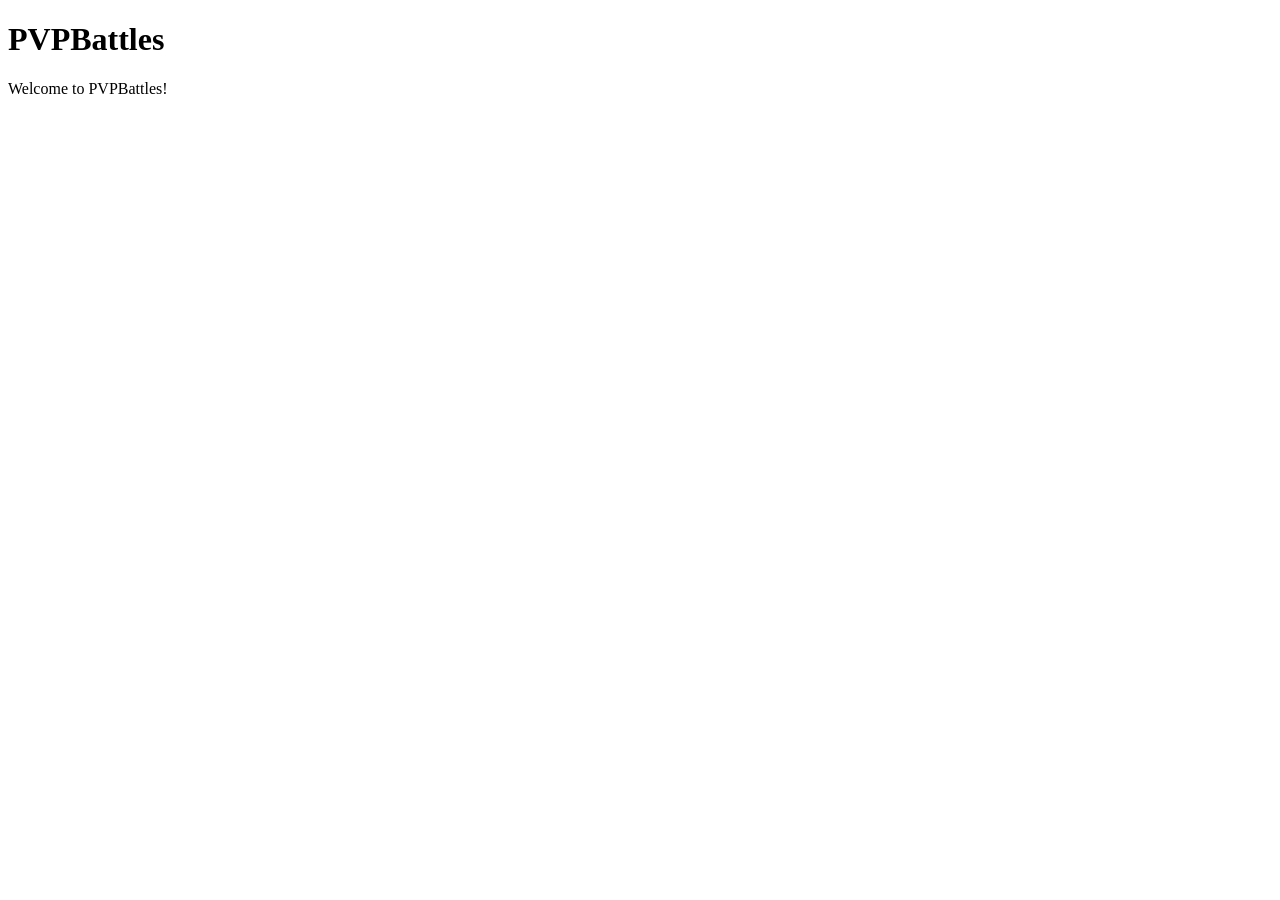
==== index.html @ e3a59b0d "Rename index to index.html" ====
<!DOCTYPE html>
<html lang="ja">
<head>
    <meta charset="UTF-8">
    <meta name="viewport" content="width=device-width, initial-scale=1.0">
    <title>PVPBattles</title>
</head>
<body>
    <h1>PVPBattles</h1>
    <p>Welcome to PVPBattles!</p>
</body>
</html>
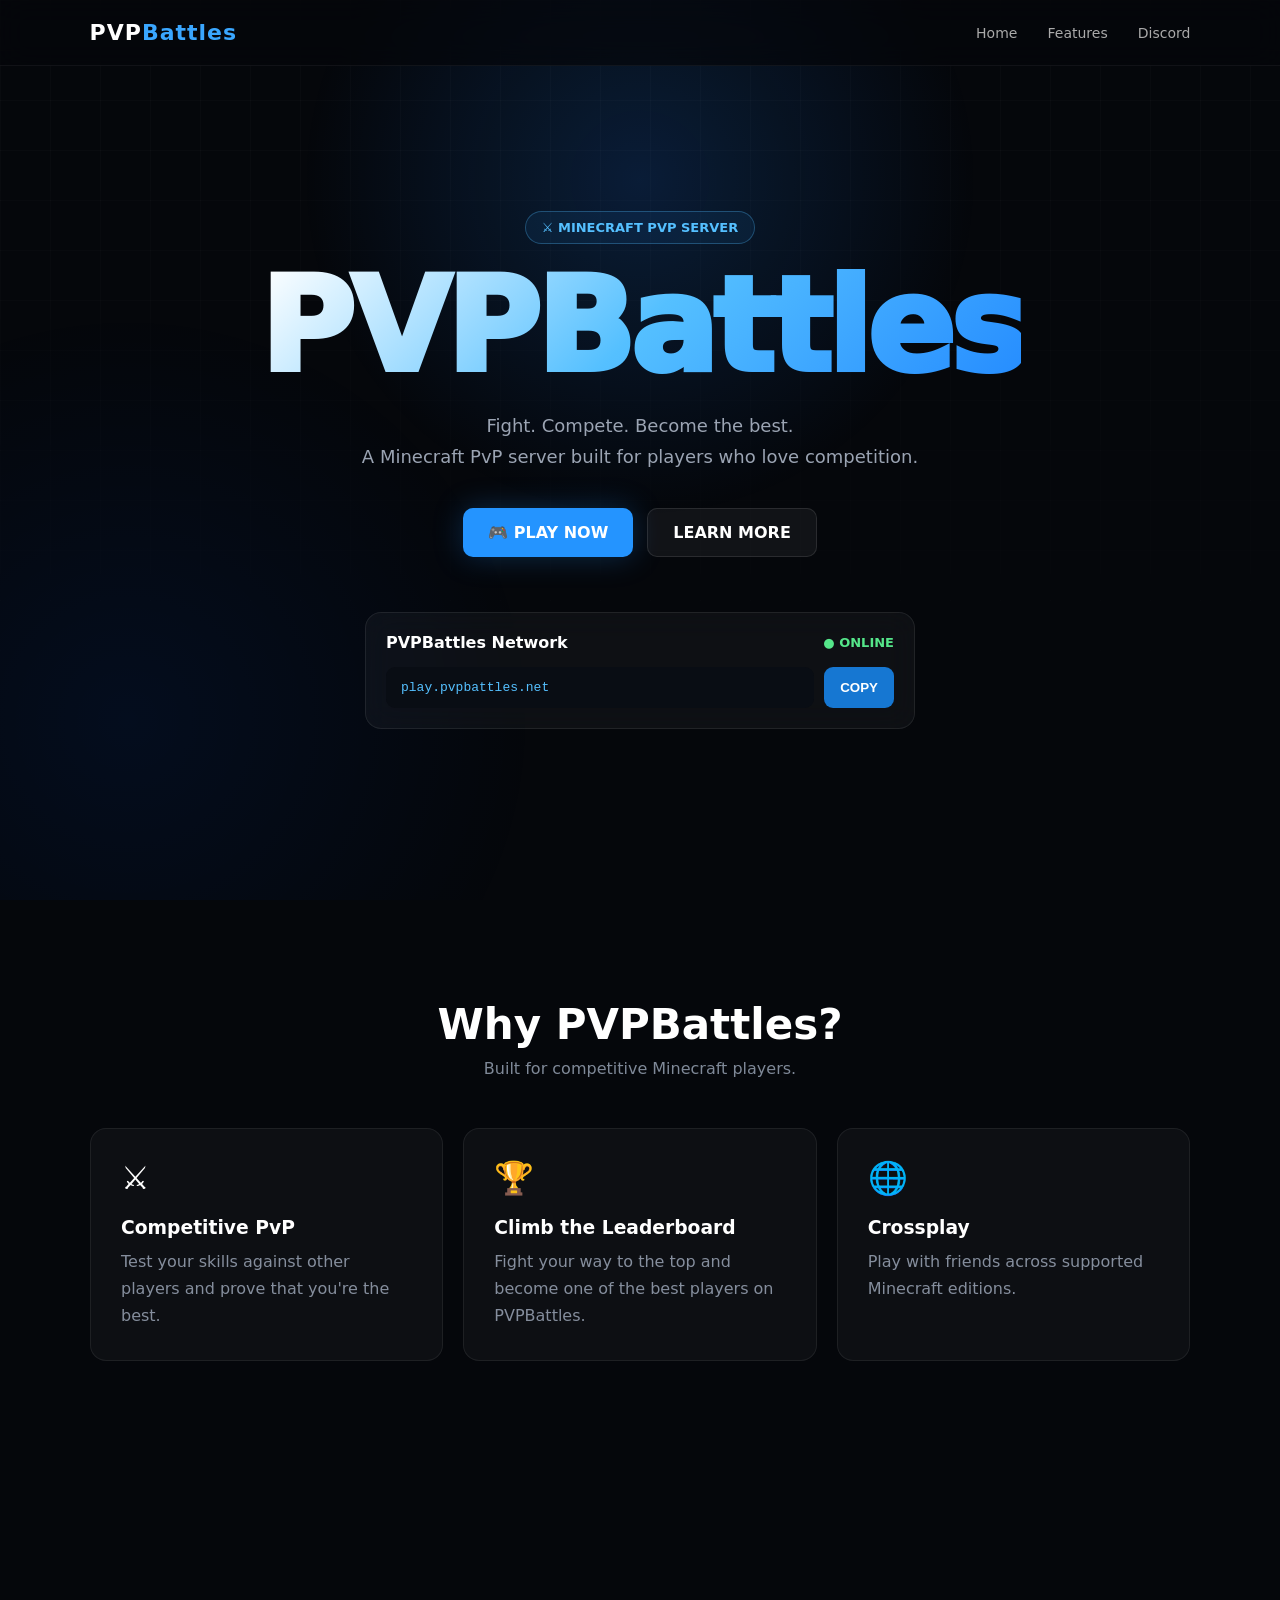
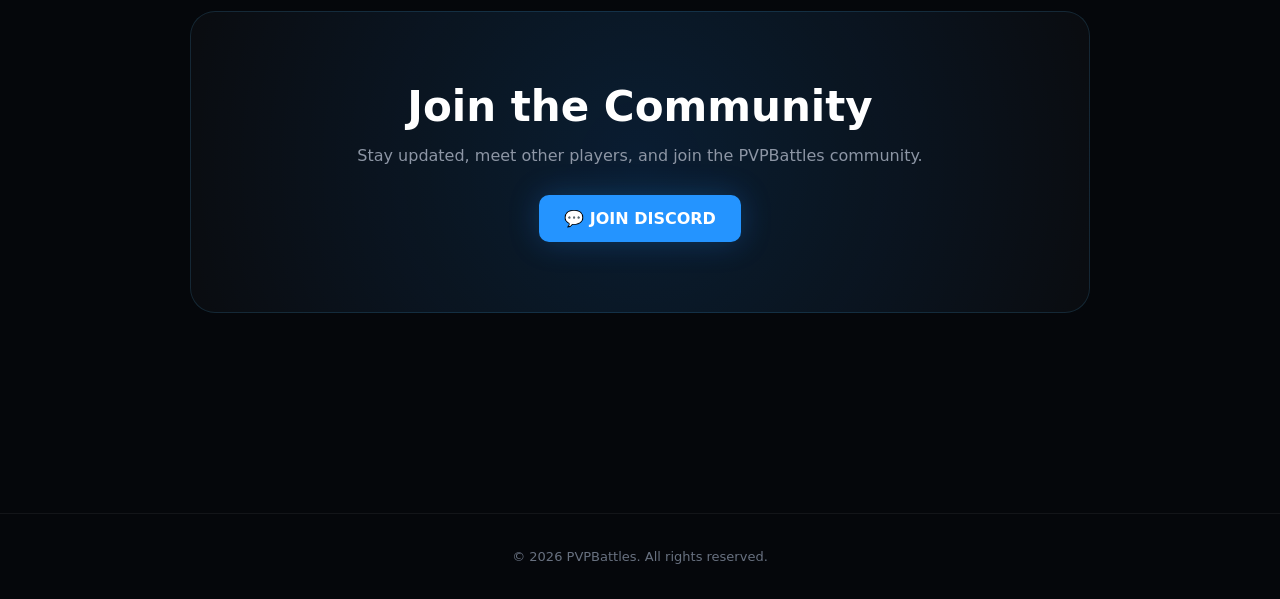
==== commit 66fd1359: "Update index.html" ====
--- a/index.html
+++ b/index.html
@@ -3,10 +3,719 @@
 <head>
     <meta charset="UTF-8">
     <meta name="viewport" content="width=device-width, initial-scale=1.0">
-    <title>PVPBattles</title>
+
+    <title>PVPBattles - Minecraft PvP Server</title>
+
+    <style>
+        * {
+            margin: 0;
+            padding: 0;
+            box-sizing: border-box;
+        }
+
+        html {
+            scroll-behavior: smooth;
+        }
+
+        body {
+            font-family:
+                Inter,
+                system-ui,
+                -apple-system,
+                BlinkMacSystemFont,
+                "Segoe UI",
+                sans-serif;
+
+            background: #05070b;
+            color: #ffffff;
+            overflow-x: hidden;
+        }
+
+        /* ===== Background ===== */
+
+        body::before {
+            content: "";
+            position: fixed;
+            inset: 0;
+
+            background:
+                radial-gradient(
+                    circle at 50% 20%,
+                    rgba(30, 130, 255, 0.18),
+                    transparent 35%
+                ),
+                radial-gradient(
+                    circle at 10% 80%,
+                    rgba(0, 90, 255, 0.08),
+                    transparent 30%
+                );
+
+            pointer-events: none;
+            z-index: -2;
+        }
+
+        .grid {
+            position: fixed;
+            inset: 0;
+
+            background-image:
+                linear-gradient(
+                    rgba(255,255,255,0.025) 1px,
+                    transparent 1px
+                ),
+                linear-gradient(
+                    90deg,
+                    rgba(255,255,255,0.025) 1px,
+                    transparent 1px
+                );
+
+            background-size: 50px 50px;
+
+            mask-image: linear-gradient(
+                to bottom,
+                black,
+                transparent 85%
+            );
+
+            pointer-events: none;
+            z-index: -1;
+        }
+
+        /* ===== Navigation ===== */
+
+        nav {
+            position: fixed;
+            top: 0;
+            left: 0;
+            width: 100%;
+
+            padding: 20px 7%;
+
+            display: flex;
+            justify-content: space-between;
+            align-items: center;
+
+            background: rgba(5, 7, 11, 0.7);
+            backdrop-filter: blur(15px);
+
+            border-bottom: 1px solid rgba(255,255,255,0.05);
+
+            z-index: 100;
+        }
+
+        .logo {
+            font-size: 22px;
+            font-weight: 900;
+            letter-spacing: 1px;
+        }
+
+        .logo span {
+            color: #3aa7ff;
+        }
+
+        nav a {
+            color: #aaa;
+            text-decoration: none;
+            margin-left: 25px;
+            font-size: 14px;
+            transition: 0.2s;
+        }
+
+        nav a:hover {
+            color: #55c0ff;
+        }
+
+        /* ===== Hero ===== */
+
+        .hero {
+            min-height: 100vh;
+
+            display: flex;
+            flex-direction: column;
+            justify-content: center;
+            align-items: center;
+
+            text-align: center;
+
+            padding: 120px 20px 80px;
+        }
+
+        .badge {
+            display: inline-block;
+
+            padding: 8px 16px;
+            margin-bottom: 25px;
+
+            border: 1px solid rgba(85,192,255,0.3);
+            border-radius: 999px;
+
+            background: rgba(40,150,255,0.08);
+
+            color: #55c0ff;
+            font-size: 13px;
+            font-weight: 700;
+
+            animation: float 3s ease-in-out infinite;
+        }
+
+        .hero h1 {
+            font-size: clamp(55px, 12vw, 130px);
+            line-height: 0.9;
+
+            font-weight: 1000;
+            letter-spacing: -5px;
+
+            background: linear-gradient(
+                135deg,
+                #ffffff,
+                #55c0ff,
+                #258cff
+            );
+
+            -webkit-background-clip: text;
+            -webkit-text-fill-color: transparent;
+
+            margin-bottom: 25px;
+        }
+
+        .hero p {
+            max-width: 650px;
+
+            color: #9ba4b3;
+
+            font-size: 18px;
+            line-height: 1.7;
+
+            margin-bottom: 35px;
+        }
+
+        /* ===== Buttons ===== */
+
+        .buttons {
+            display: flex;
+            gap: 14px;
+            flex-wrap: wrap;
+            justify-content: center;
+        }
+
+        .button {
+            display: inline-flex;
+            align-items: center;
+            justify-content: center;
+
+            min-width: 150px;
+
+            padding: 14px 25px;
+
+            border-radius: 10px;
+
+            text-decoration: none;
+
+            font-weight: 800;
+
+            transition:
+                transform 0.2s,
+                box-shadow 0.2s,
+                background 0.2s;
+        }
+
+        .button:hover {
+            transform: translateY(-3px);
+        }
+
+        .primary {
+            background: #2494ff;
+            color: white;
+
+            box-shadow:
+                0 0 30px rgba(36,148,255,0.25);
+        }
+
+        .primary:hover {
+            background: #43a5ff;
+            box-shadow:
+                0 0 45px rgba(36,148,255,0.4);
+        }
+
+        .secondary {
+            background: rgba(255,255,255,0.05);
+            border: 1px solid rgba(255,255,255,0.1);
+            color: white;
+        }
+
+        .secondary:hover {
+            background: rgba(255,255,255,0.09);
+        }
+
+        /* ===== Server Card ===== */
+
+        .server-card {
+            margin-top: 55px;
+
+            width: min(550px, 100%);
+
+            padding: 20px;
+
+            border-radius: 16px;
+
+            background: rgba(255,255,255,0.04);
+            border: 1px solid rgba(255,255,255,0.08);
+
+            backdrop-filter: blur(15px);
+        }
+
+        .server-top {
+            display: flex;
+            justify-content: space-between;
+            align-items: center;
+
+            margin-bottom: 15px;
+        }
+
+        .server-name {
+            font-weight: 800;
+        }
+
+        .online {
+            color: #55e68a;
+            font-size: 13px;
+            font-weight: 700;
+        }
+
+        .ip-box {
+            display: flex;
+            align-items: center;
+            gap: 10px;
+        }
+
+        .ip {
+            flex: 1;
+
+            padding: 13px 15px;
+
+            background: #090d14;
+            border-radius: 9px;
+
+            color: #55c0ff;
+
+            font-family: monospace;
+            text-align: left;
+        }
+
+        .copy {
+            border: none;
+
+            padding: 13px 16px;
+
+            border-radius: 9px;
+
+            background: #1677d2;
+            color: white;
+
+            cursor: pointer;
+
+            font-weight: 700;
+        }
+
+        .copy:hover {
+            background: #258cff;
+        }
+
+        /* ===== Sections ===== */
+
+        section {
+            padding: 100px 7%;
+        }
+
+        .section-title {
+            text-align: center;
+            margin-bottom: 50px;
+        }
+
+        .section-title h2 {
+            font-size: 42px;
+            margin-bottom: 10px;
+        }
+
+        .section-title p {
+            color: #7f8998;
+        }
+
+        /* ===== Cards ===== */
+
+        .features {
+            max-width: 1100px;
+            margin: auto;
+
+            display: grid;
+            grid-template-columns:
+                repeat(3, 1fr);
+
+            gap: 20px;
+        }
+
+        .feature {
+            padding: 30px;
+
+            background: rgba(255,255,255,0.035);
+
+            border: 1px solid rgba(255,255,255,0.07);
+
+            border-radius: 16px;
+
+            transition: 0.25s;
+        }
+
+        .feature:hover {
+            transform: translateY(-6px);
+
+            border-color:
+                rgba(85,192,255,0.3);
+
+            background:
+                rgba(85,192,255,0.05);
+        }
+
+        .icon {
+            font-size: 32px;
+            margin-bottom: 20px;
+        }
+
+        .feature h3 {
+            margin-bottom: 10px;
+        }
+
+        .feature p {
+            color: #858e9d;
+            line-height: 1.7;
+        }
+
+        /* ===== CTA ===== */
+
+        .cta {
+            text-align: center;
+
+            max-width: 900px;
+            margin: 50px auto 100px;
+
+            padding: 70px 30px;
+
+            border-radius: 25px;
+
+            background:
+                radial-gradient(
+                    circle,
+                    rgba(36,148,255,0.16),
+                    rgba(255,255,255,0.025)
+                );
+
+            border: 1px solid
+                rgba(85,192,255,0.15);
+        }
+
+        .cta h2 {
+            font-size: 42px;
+            margin-bottom: 15px;
+        }
+
+        .cta p {
+            color: #8d96a5;
+            margin-bottom: 30px;
+        }
+
+        /* ===== Footer ===== */
+
+        footer {
+            padding: 35px 7%;
+
+            border-top:
+                1px solid rgba(255,255,255,0.06);
+
+            text-align: center;
+
+            color: #687180;
+
+            font-size: 13px;
+        }
+
+        /* ===== Animation ===== */
+
+        @keyframes float {
+            0%, 100% {
+                transform: translateY(0);
+            }
+
+            50% {
+                transform: translateY(-5px);
+            }
+        }
+
+        /* ===== Mobile ===== */
+
+        @media (max-width: 750px) {
+
+            nav {
+                padding: 17px 5%;
+            }
+
+            nav div:last-child {
+                display: none;
+            }
+
+            .hero {
+                padding-top: 130px;
+            }
+
+            .hero h1 {
+                letter-spacing: -3px;
+            }
+
+            .hero p {
+                font-size: 16px;
+            }
+
+            .features {
+                grid-template-columns: 1fr;
+            }
+
+            section {
+                padding: 75px 5%;
+            }
+
+            .section-title h2,
+            .cta h2 {
+                font-size: 32px;
+            }
+
+            .ip-box {
+                flex-direction: column;
+            }
+
+            .ip {
+                width: 100%;
+            }
+
+            .copy {
+                width: 100%;
+            }
+        }
+    </style>
 </head>
+
 <body>
-    <h1>PVPBattles</h1>
-    <p>Welcome to PVPBattles!</p>
+
+    <div class="grid"></div>
+
+    <!-- Navigation -->
+    <nav>
+        <div class="logo">
+            PVP<span>Battles</span>
+        </div>
+
+        <div>
+            <a href="#home">Home</a>
+            <a href="#features">Features</a>
+            <a href="#discord">Discord</a>
+        </div>
+    </nav>
+
+
+    <!-- Hero -->
+    <main id="home">
+
+        <div class="hero">
+
+            <div class="badge">
+                ⚔️ MINECRAFT PVP SERVER
+            </div>
+
+            <h1>PVPBattles</h1>
+
+            <p>
+                Fight. Compete. Become the best.<br>
+                A Minecraft PvP server built for players who love competition.
+            </p>
+
+            <div class="buttons">
+
+                <a
+                    class="button primary"
+                    href="#server"
+                >
+                    🎮 PLAY NOW
+                </a>
+
+                <a
+                    class="button secondary"
+                    href="#features"
+                >
+                    LEARN MORE
+                </a>
+
+            </div>
+
+
+            <!-- Server -->
+            <div
+                class="server-card"
+                id="server"
+            >
+
+                <div class="server-top">
+
+                    <span class="server-name">
+                        PVPBattles Network
+                    </span>
+
+                    <span class="online">
+                        ● ONLINE
+                    </span>
+
+                </div>
+
+                <div class="ip-box">
+
+                    <div
+                        class="ip"
+                        id="server-ip"
+                    >
+                        play.pvpbattles.net
+                    </div>
+
+                    <button
+                        class="copy"
+                        onclick="copyIP()"
+                    >
+                        COPY
+                    </button>
+
+                </div>
+
+            </div>
+
+        </div>
+
+
+        <!-- Features -->
+        <section id="features">
+
+            <div class="section-title">
+
+                <h2>Why PVPBattles?</h2>
+
+                <p>
+                    Built for competitive Minecraft players.
+                </p>
+
+            </div>
+
+
+            <div class="features">
+
+                <div class="feature">
+
+                    <div class="icon">⚔️</div>
+
+                    <h3>Competitive PvP</h3>
+
+                    <p>
+                        Test your skills against other players
+                        and prove that you're the best.
+                    </p>
+
+                </div>
+
+
+                <div class="feature">
+
+                    <div class="icon">🏆</div>
+
+                    <h3>Climb the Leaderboard</h3>
+
+                    <p>
+                        Fight your way to the top and become
+                        one of the best players on PVPBattles.
+                    </p>
+
+                </div>
+
+
+                <div class="feature">
+
+                    <div class="icon">🌐</div>
+
+                    <h3>Crossplay</h3>
+
+                    <p>
+                        Play with friends across supported
+                        Minecraft editions.
+                    </p>
+
+                </div>
+
+            </div>
+
+        </section>
+
+
+        <!-- Discord -->
+        <section id="discord">
+
+            <div class="cta">
+
+                <h2>Join the Community</h2>
+
+                <p>
+                    Stay updated, meet other players,
+                    and join the PVPBattles community.
+                </p>
+
+                <a
+                    class="button primary"
+                    href="https://discord.gg/"
+                    target="_blank"
+                >
+                    💬 JOIN DISCORD
+                </a>
+
+            </div>
+
+        </section>
+
+    </main>
+
+
+    <!-- Footer -->
+    <footer>
+
+        © 2026 PVPBattles.
+        All rights reserved.
+
+    </footer>
+
+
+    <script>
+
+        function copyIP() {
+
+            const ip =
+                document.getElementById("server-ip")
+                .textContent
+                .trim();
+
+            navigator.clipboard.writeText(ip);
+
+            const button =
+                document.querySelector(".copy");
+
+            button.textContent = "COPIED!";
+
+            setTimeout(() => {
+                button.textContent = "COPY";
+            }, 1500);
+        }
+
+    </script>
+
 </body>
 </html>
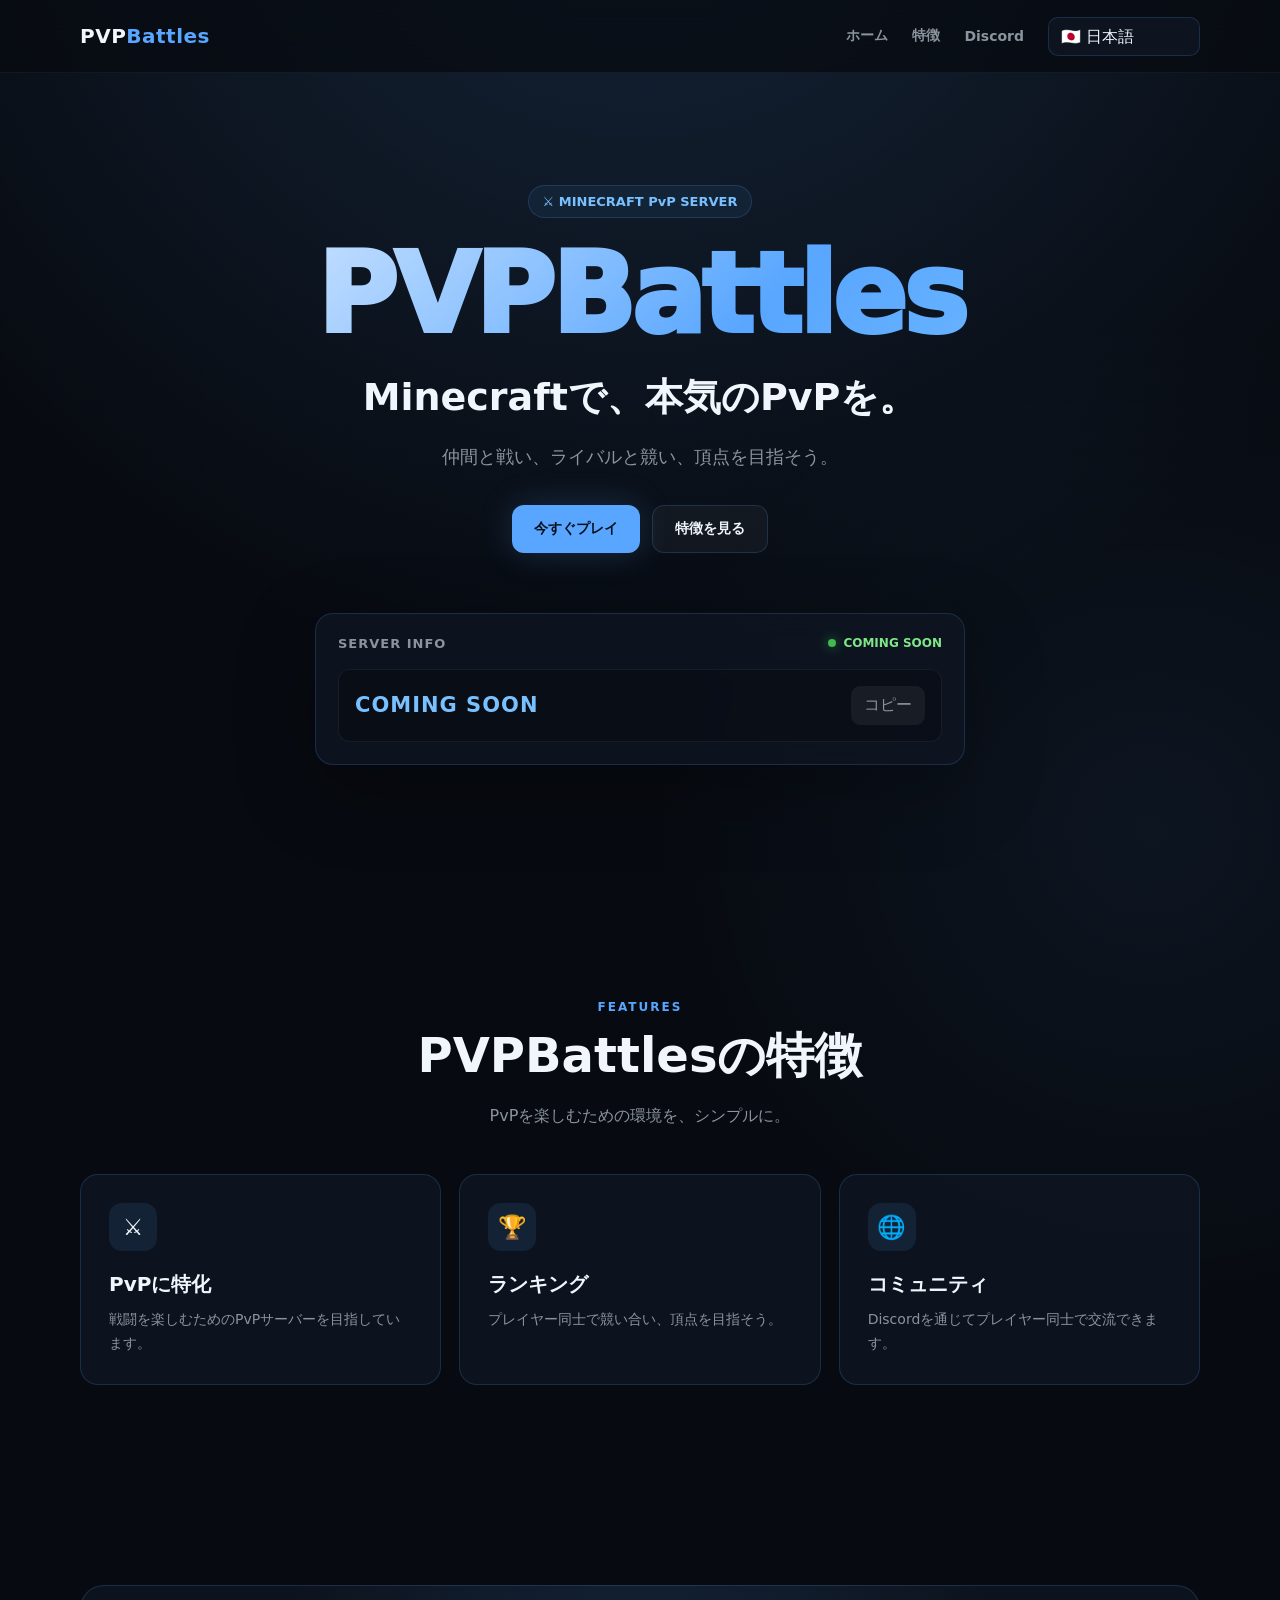
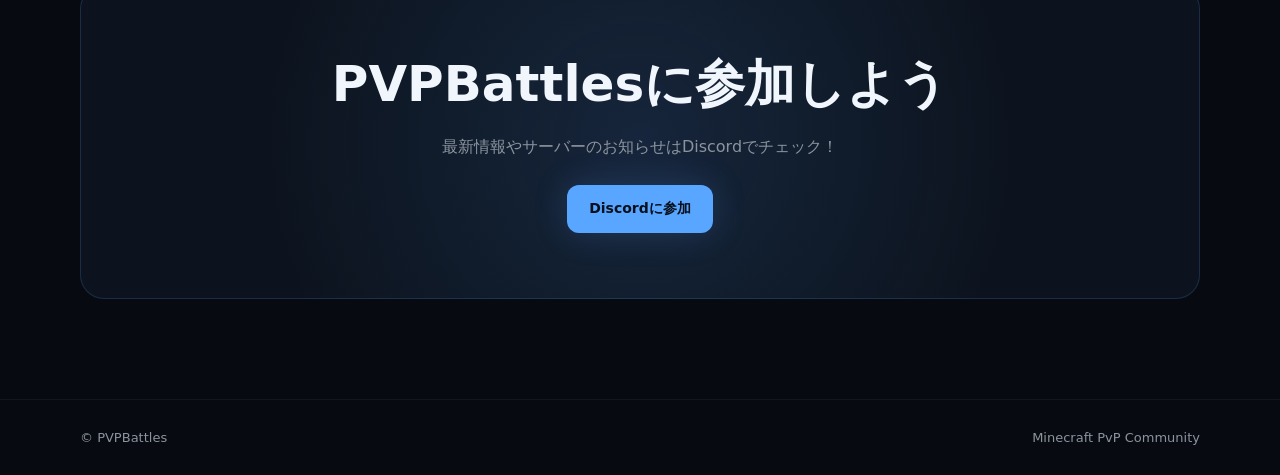
==== commit 9c738f88: "Update index.html" ====
--- a/index.html
+++ b/index.html
@@ -4,7 +4,10 @@
     <meta charset="UTF-8">
     <meta name="viewport" content="width=device-width, initial-scale=1.0">
 
-    <title>PVPBattles - Minecraft PvP Server</title>
+    <meta name="description" content="PVPBattles - Minecraft PvP Server">
+    <meta name="theme-color" content="#080b12">
+
+    <title>PVPBattles | Minecraft PvP Server</title>
 
     <style>
         * {
@@ -13,11 +16,29 @@
             box-sizing: border-box;
         }
 
+        :root {
+            --bg: #070a10;
+            --bg-soft: #0c111b;
+            --card: rgba(15, 22, 35, 0.78);
+            --border: rgba(88, 166, 255, 0.18);
+            --blue: #58a6ff;
+            --blue-light: #79c0ff;
+            --text: #f0f6fc;
+            --muted: #8b949e;
+            --radius: 18px;
+        }
+
         html {
             scroll-behavior: smooth;
         }
 
         body {
+            min-height: 100vh;
+            color: var(--text);
+            background:
+                radial-gradient(circle at 50% -10%, rgba(88,166,255,.18), transparent 38%),
+                radial-gradient(circle at 90% 40%, rgba(88,166,255,.07), transparent 30%),
+                var(--bg);
             font-family:
                 Inter,
                 system-ui,
@@ -25,478 +46,530 @@
                 BlinkMacSystemFont,
                 "Segoe UI",
                 sans-serif;
-
-            background: #05070b;
-            color: #ffffff;
             overflow-x: hidden;
         }
-
-        /* ===== Background ===== */
 
         body::before {
             content: "";
             position: fixed;
             inset: 0;
-
-            background:
-                radial-gradient(
-                    circle at 50% 20%,
-                    rgba(30, 130, 255, 0.18),
-                    transparent 35%
-                ),
-                radial-gradient(
-                    circle at 10% 80%,
-                    rgba(0, 90, 255, 0.08),
-                    transparent 30%
-                );
-
             pointer-events: none;
-            z-index: -2;
-        }
-
-        .grid {
-            position: fixed;
-            inset: 0;
-
+            opacity: .16;
             background-image:
-                linear-gradient(
-                    rgba(255,255,255,0.025) 1px,
-                    transparent 1px
-                ),
-                linear-gradient(
-                    90deg,
-                    rgba(255,255,255,0.025) 1px,
-                    transparent 1px
-                );
-
+                linear-gradient(rgba(88,166,255,.08) 1px, transparent 1px),
+                linear-gradient(90deg, rgba(88,166,255,.08) 1px, transparent 1px);
             background-size: 50px 50px;
-
-            mask-image: linear-gradient(
-                to bottom,
-                black,
-                transparent 85%
-            );
-
-            pointer-events: none;
-            z-index: -1;
-        }
-
-        /* ===== Navigation ===== */
-
-        nav {
+            mask-image: linear-gradient(to bottom, black, transparent 80%);
+        }
+
+        a {
+            color: inherit;
+            text-decoration: none;
+        }
+
+        button,
+        select {
+            font: inherit;
+        }
+
+        .container {
+            width: min(1120px, calc(100% - 40px));
+            margin: auto;
+        }
+
+        /* Header */
+
+        header {
             position: fixed;
             top: 0;
             left: 0;
             width: 100%;
-
-            padding: 20px 7%;
-
+            z-index: 100;
+            backdrop-filter: blur(16px);
+            background: rgba(7, 10, 16, .72);
+            border-bottom: 1px solid rgba(255,255,255,.05);
+        }
+
+        .nav {
+            height: 72px;
             display: flex;
+            align-items: center;
             justify-content: space-between;
-            align-items: center;
-
-            background: rgba(5, 7, 11, 0.7);
-            backdrop-filter: blur(15px);
-
-            border-bottom: 1px solid rgba(255,255,255,0.05);
-
-            z-index: 100;
+            gap: 20px;
         }
 
         .logo {
-            font-size: 22px;
+            font-size: 20px;
             font-weight: 900;
-            letter-spacing: 1px;
+            letter-spacing: .5px;
         }
 
         .logo span {
-            color: #3aa7ff;
-        }
-
-        nav a {
-            color: #aaa;
-            text-decoration: none;
-            margin-left: 25px;
+            color: var(--blue);
+        }
+
+        .nav-right {
+            display: flex;
+            align-items: center;
+            gap: 24px;
+        }
+
+        .nav-links {
+            display: flex;
+            align-items: center;
+            gap: 24px;
+        }
+
+        .nav-links a {
+            color: var(--muted);
             font-size: 14px;
-            transition: 0.2s;
-        }
-
-        nav a:hover {
-            color: #55c0ff;
-        }
-
-        /* ===== Hero ===== */
+            font-weight: 700;
+            transition: .2s;
+        }
+
+        .nav-links a:hover {
+            color: var(--text);
+        }
+
+        .language {
+            appearance: none;
+            color: var(--text);
+            background: #0d1420;
+            border: 1px solid var(--border);
+            border-radius: 10px;
+            padding: 9px 32px 9px 12px;
+            cursor: pointer;
+            outline: none;
+        }
+
+        .menu-button {
+            display: none;
+            width: 42px;
+            height: 42px;
+            color: var(--text);
+            background: #0d1420;
+            border: 1px solid var(--border);
+            border-radius: 10px;
+            cursor: pointer;
+            font-size: 20px;
+        }
+
+        /* Hero */
 
         .hero {
             min-height: 100vh;
-
             display: flex;
-            flex-direction: column;
-            justify-content: center;
-            align-items: center;
-
+            align-items: center;
             text-align: center;
-
-            padding: 120px 20px 80px;
+            padding: 120px 0 70px;
+        }
+
+        .hero-content {
+            width: 100%;
         }
 
         .badge {
-            display: inline-block;
-
-            padding: 8px 16px;
+            display: inline-flex;
+            align-items: center;
+            gap: 8px;
+            padding: 8px 14px;
+            border: 1px solid var(--border);
+            border-radius: 999px;
+            background: rgba(88,166,255,.07);
+            color: var(--blue-light);
+            font-size: 13px;
+            font-weight: 800;
             margin-bottom: 25px;
-
-            border: 1px solid rgba(85,192,255,0.3);
-            border-radius: 999px;
-
-            background: rgba(40,150,255,0.08);
-
-            color: #55c0ff;
-            font-size: 13px;
-            font-weight: 700;
-
-            animation: float 3s ease-in-out infinite;
         }
 
         .hero h1 {
-            font-size: clamp(55px, 12vw, 130px);
-            line-height: 0.9;
-
+            font-size: clamp(52px, 10vw, 110px);
+            line-height: .95;
             font-weight: 1000;
-            letter-spacing: -5px;
-
-            background: linear-gradient(
-                135deg,
-                #ffffff,
-                #55c0ff,
-                #258cff
-            );
-
+            letter-spacing: -4px;
+            background: linear-gradient(135deg, #fff, #58a6ff 60%, #79c0ff);
             -webkit-background-clip: text;
-            -webkit-text-fill-color: transparent;
-
-            margin-bottom: 25px;
+            background-clip: text;
+            color: transparent;
+        }
+
+        .hero h2 {
+            margin-top: 24px;
+            font-size: clamp(23px, 4vw, 38px);
+            font-weight: 850;
         }
 
         .hero p {
             max-width: 650px;
-
-            color: #9ba4b3;
-
-            font-size: 18px;
-            line-height: 1.7;
-
-            margin-bottom: 35px;
-        }
-
-        /* ===== Buttons ===== */
+            margin: 18px auto 0;
+            color: var(--muted);
+            line-height: 1.8;
+            font-size: clamp(15px, 2vw, 18px);
+        }
 
         .buttons {
             display: flex;
-            gap: 14px;
+            justify-content: center;
             flex-wrap: wrap;
+            gap: 12px;
+            margin-top: 32px;
+        }
+
+        .button {
+            min-height: 48px;
+            display: inline-flex;
+            align-items: center;
             justify-content: center;
-        }
-
-        .button {
-            display: inline-flex;
-            align-items: center;
-            justify-content: center;
-
-            min-width: 150px;
-
-            padding: 14px 25px;
-
-            border-radius: 10px;
-
-            text-decoration: none;
-
-            font-weight: 800;
-
-            transition:
-                transform 0.2s,
-                box-shadow 0.2s,
-                background 0.2s;
-        }
-
-        .button:hover {
-            transform: translateY(-3px);
-        }
-
-        .primary {
-            background: #2494ff;
-            color: white;
-
-            box-shadow:
-                0 0 30px rgba(36,148,255,0.25);
-        }
-
-        .primary:hover {
-            background: #43a5ff;
-            box-shadow:
-                0 0 45px rgba(36,148,255,0.4);
-        }
-
-        .secondary {
-            background: rgba(255,255,255,0.05);
-            border: 1px solid rgba(255,255,255,0.1);
-            color: white;
-        }
-
-        .secondary:hover {
-            background: rgba(255,255,255,0.09);
-        }
-
-        /* ===== Server Card ===== */
+            padding: 0 22px;
+            border-radius: 12px;
+            font-weight: 850;
+            font-size: 14px;
+            transition: .2s;
+            cursor: pointer;
+        }
+
+        .button-primary {
+            color: #06101c;
+            background: var(--blue);
+            box-shadow: 0 0 35px rgba(88,166,255,.2);
+        }
+
+        .button-primary:hover {
+            transform: translateY(-2px);
+            background: var(--blue-light);
+        }
+
+        .button-secondary {
+            color: var(--text);
+            background: rgba(255,255,255,.04);
+            border: 1px solid var(--border);
+        }
+
+        .button-secondary:hover {
+            transform: translateY(-2px);
+            border-color: rgba(88,166,255,.45);
+        }
+
+        /* Server Card */
 
         .server-card {
-            margin-top: 55px;
-
-            width: min(550px, 100%);
-
-            padding: 20px;
-
-            border-radius: 16px;
-
-            background: rgba(255,255,255,0.04);
-            border: 1px solid rgba(255,255,255,0.08);
-
-            backdrop-filter: blur(15px);
+            max-width: 650px;
+            margin: 60px auto 0;
+            padding: 22px;
+            text-align: left;
+            background: var(--card);
+            border: 1px solid var(--border);
+            border-radius: var(--radius);
+            backdrop-filter: blur(14px);
+            box-shadow: 0 25px 80px rgba(0,0,0,.25);
         }
 
         .server-top {
             display: flex;
             justify-content: space-between;
             align-items: center;
-
-            margin-bottom: 15px;
-        }
-
-        .server-name {
+            gap: 15px;
+            margin-bottom: 18px;
+        }
+
+        .server-title {
+            font-size: 13px;
+            color: var(--muted);
             font-weight: 800;
-        }
-
-        .online {
-            color: #55e68a;
-            font-size: 13px;
-            font-weight: 700;
+            text-transform: uppercase;
+            letter-spacing: 1px;
+        }
+
+        .status {
+            display: flex;
+            align-items: center;
+            gap: 7px;
+            color: #7ee787;
+            font-size: 12px;
+            font-weight: 800;
+        }
+
+        .status-dot {
+            width: 8px;
+            height: 8px;
+            border-radius: 50%;
+            background: #3fb950;
+            box-shadow: 0 0 12px rgba(63,185,80,.7);
         }
 
         .ip-box {
             display: flex;
             align-items: center;
-            gap: 10px;
+            gap: 12px;
+            padding: 16px;
+            border-radius: 12px;
+            background: rgba(0,0,0,.25);
+            border: 1px solid rgba(255,255,255,.06);
         }
 
         .ip {
             flex: 1;
-
-            padding: 13px 15px;
-
-            background: #090d14;
+            font-size: clamp(16px, 3vw, 21px);
+            font-weight: 900;
+            letter-spacing: 1px;
+            color: var(--blue-light);
+        }
+
+        .coming {
+            color: var(--blue-light);
+        }
+
+        .copy-button {
+            border: 0;
             border-radius: 9px;
-
-            color: #55c0ff;
-
-            font-family: monospace;
-            text-align: left;
-        }
-
-        .copy {
-            border: none;
-
-            padding: 13px 16px;
-
-            border-radius: 9px;
-
-            background: #1677d2;
-            color: white;
-
-            cursor: pointer;
-
-            font-weight: 700;
-        }
-
-        .copy:hover {
-            background: #258cff;
-        }
-
-        /* ===== Sections ===== */
+            padding: 9px 13px;
+            color: var(--muted);
+            background: rgba(255,255,255,.06);
+            cursor: not-allowed;
+        }
+
+        /* Sections */
 
         section {
-            padding: 100px 7%;
-        }
-
-        .section-title {
+            padding: 100px 0;
+        }
+
+        .section-heading {
             text-align: center;
-            margin-bottom: 50px;
-        }
-
-        .section-title h2 {
-            font-size: 42px;
+            margin-bottom: 45px;
+        }
+
+        .section-heading .small {
+            color: var(--blue);
+            font-size: 12px;
+            font-weight: 900;
+            letter-spacing: 2px;
+            text-transform: uppercase;
+        }
+
+        .section-heading h2 {
+            margin-top: 10px;
+            font-size: clamp(30px, 5vw, 48px);
+        }
+
+        .section-heading p {
+            margin: 14px auto 0;
+            max-width: 600px;
+            color: var(--muted);
+            line-height: 1.7;
+        }
+
+        .features {
+            display: grid;
+            grid-template-columns: repeat(3, 1fr);
+            gap: 18px;
+        }
+
+        .feature {
+            padding: 28px;
+            min-height: 210px;
+            background: var(--card);
+            border: 1px solid var(--border);
+            border-radius: var(--radius);
+            transition: .25s;
+        }
+
+        .feature:hover {
+            transform: translateY(-5px);
+            border-color: rgba(88,166,255,.4);
+            box-shadow: 0 20px 50px rgba(0,0,0,.2);
+        }
+
+        .feature-icon {
+            width: 48px;
+            height: 48px;
+            display: grid;
+            place-items: center;
+            border-radius: 13px;
+            background: rgba(88,166,255,.1);
+            font-size: 23px;
+            margin-bottom: 20px;
+        }
+
+        .feature h3 {
+            font-size: 20px;
             margin-bottom: 10px;
         }
 
-        .section-title p {
-            color: #7f8998;
-        }
-
-        /* ===== Cards ===== */
-
-        .features {
-            max-width: 1100px;
-            margin: auto;
-
-            display: grid;
-            grid-template-columns:
-                repeat(3, 1fr);
-
+        .feature p {
+            color: var(--muted);
+            line-height: 1.7;
+            font-size: 14px;
+        }
+
+        /* Discord */
+
+        .discord {
+            text-align: center;
+        }
+
+        .discord-card {
+            padding: clamp(35px, 7vw, 65px);
+            border-radius: 24px;
+            background:
+                radial-gradient(circle at center, rgba(88,166,255,.13), transparent 65%),
+                var(--card);
+            border: 1px solid var(--border);
+        }
+
+        .discord-card h2 {
+            font-size: clamp(30px, 6vw, 50px);
+        }
+
+        .discord-card p {
+            max-width: 600px;
+            margin: 15px auto 25px;
+            color: var(--muted);
+            line-height: 1.7;
+        }
+
+        /* Footer */
+
+        footer {
+            padding: 30px 0;
+            border-top: 1px solid rgba(255,255,255,.05);
+            color: var(--muted);
+            font-size: 13px;
+        }
+
+        .footer-inner {
+            display: flex;
+            align-items: center;
+            justify-content: space-between;
             gap: 20px;
         }
 
-        .feature {
-            padding: 30px;
-
-            background: rgba(255,255,255,0.035);
-
-            border: 1px solid rgba(255,255,255,0.07);
-
-            border-radius: 16px;
-
-            transition: 0.25s;
-        }
-
-        .feature:hover {
-            transform: translateY(-6px);
-
-            border-color:
-                rgba(85,192,255,0.3);
-
-            background:
-                rgba(85,192,255,0.05);
-        }
-
-        .icon {
-            font-size: 32px;
-            margin-bottom: 20px;
-        }
-
-        .feature h3 {
-            margin-bottom: 10px;
-        }
-
-        .feature p {
-            color: #858e9d;
-            line-height: 1.7;
-        }
-
-        /* ===== CTA ===== */
-
-        .cta {
-            text-align: center;
-
-            max-width: 900px;
-            margin: 50px auto 100px;
-
-            padding: 70px 30px;
-
-            border-radius: 25px;
-
-            background:
-                radial-gradient(
-                    circle,
-                    rgba(36,148,255,0.16),
-                    rgba(255,255,255,0.025)
-                );
-
-            border: 1px solid
-                rgba(85,192,255,0.15);
-        }
-
-        .cta h2 {
-            font-size: 42px;
-            margin-bottom: 15px;
-        }
-
-        .cta p {
-            color: #8d96a5;
-            margin-bottom: 30px;
-        }
-
-        /* ===== Footer ===== */
-
-        footer {
-            padding: 35px 7%;
-
-            border-top:
-                1px solid rgba(255,255,255,0.06);
-
-            text-align: center;
-
-            color: #687180;
-
-            font-size: 13px;
-        }
-
-        /* ===== Animation ===== */
-
-        @keyframes float {
-            0%, 100% {
-                transform: translateY(0);
-            }
-
-            50% {
-                transform: translateY(-5px);
-            }
-        }
-
-        /* ===== Mobile ===== */
-
-        @media (max-width: 750px) {
-
-            nav {
-                padding: 17px 5%;
-            }
-
-            nav div:last-child {
+        /* Mobile */
+
+        @media (max-width: 760px) {
+            .container {
+                width: min(100% - 28px, 1120px);
+            }
+
+            .nav {
+                height: 64px;
+            }
+
+            .nav-right {
+                gap: 10px;
+            }
+
+            .nav-links {
+                position: absolute;
+                top: 64px;
+                left: 14px;
+                right: 14px;
                 display: none;
+                flex-direction: column;
+                align-items: stretch;
+                gap: 4px;
+                padding: 12px;
+                background: rgba(10,15,24,.97);
+                border: 1px solid var(--border);
+                border-radius: 14px;
+                backdrop-filter: blur(20px);
+            }
+
+            .nav-links.open {
+                display: flex;
+            }
+
+            .nav-links a {
+                padding: 13px;
+                border-radius: 9px;
+            }
+
+            .nav-links a:hover {
+                background: rgba(88,166,255,.08);
+            }
+
+            .menu-button {
+                display: block;
+            }
+
+            .language {
+                max-width: 130px;
             }
 
             .hero {
-                padding-top: 130px;
+                min-height: auto;
+                padding: 130px 0 70px;
             }
 
             .hero h1 {
-                letter-spacing: -3px;
-            }
-
-            .hero p {
-                font-size: 16px;
+                letter-spacing: -2px;
+            }
+
+            .buttons {
+                flex-direction: column;
+                align-items: stretch;
+            }
+
+            .button {
+                width: 100%;
+            }
+
+            .server-card {
+                margin-top: 45px;
+                padding: 17px;
+            }
+
+            .ip-box {
+                padding: 13px;
+            }
+
+            .copy-button {
+                display: none;
+            }
+
+            section {
+                padding: 70px 0;
             }
 
             .features {
                 grid-template-columns: 1fr;
             }
 
-            section {
-                padding: 75px 5%;
-            }
-
-            .section-title h2,
-            .cta h2 {
-                font-size: 32px;
-            }
-
-            .ip-box {
+            .feature {
+                min-height: auto;
+            }
+
+            .footer-inner {
                 flex-direction: column;
-            }
-
-            .ip {
-                width: 100%;
-            }
-
-            .copy {
-                width: 100%;
+                text-align: center;
+            }
+        }
+
+        @media (min-width: 761px) and (max-width: 1000px) {
+            .features {
+                grid-template-columns: repeat(2, 1fr);
+            }
+        }
+
+        @media (min-width: 1600px) {
+            .container {
+                width: min(1280px, calc(100% - 80px));
+            }
+
+            .hero {
+                min-height: 900px;
+            }
+        }
+
+        @media (prefers-reduced-motion: reduce) {
+            html {
+                scroll-behavior: auto;
+            }
+
+            *,
+            *::before,
+            *::after {
+                transition: none !important;
             }
         }
     </style>
@@ -504,218 +577,233 @@
 
 <body>
 
-    <div class="grid"></div>
-
-    <!-- Navigation -->
-    <nav>
-        <div class="logo">
+<header>
+    <div class="container nav">
+
+        <a href="#" class="logo">
             PVP<span>Battles</span>
+        </a>
+
+        <div class="nav-right">
+
+            <nav class="nav-links" id="navLinks">
+                <a href="#home" data-i18n="nav_home">ホーム</a>
+                <a href="#features" data-i18n="nav_features">特徴</a>
+                <a href="#discord" data-i18n="nav_discord">Discord</a>
+            </nav>
+
+            <select class="language" id="languageSelect" aria-label="Language">
+                <option value="ja">🇯🇵 日本語</option>
+                <option value="en">🇺🇸 English</option>
+                <option value="ko">🇰🇷 한국어</option>
+                <option value="zh">🇨🇳 简体中文</option>
+                <option value="es">🇪🇸 Español</option>
+                <option value="fr">🇫🇷 Français</option>
+                <option value="de">🇩🇪 Deutsch</option>
+                <option value="pt">🇧🇷 Português</option>
+            </select>
+
+            <button
+                class="menu-button"
+                id="menuButton"
+                aria-label="Open menu"
+                aria-expanded="false"
+            >
+                ☰
+            </button>
+
         </div>
-
+    </div>
+</header>
+
+<main>
+
+    <!-- Hero -->
+
+    <section class="hero" id="home">
+        <div class="container hero-content">
+
+            <div class="badge" data-i18n="badge">
+                ⚔️ MINECRAFT PvP SERVER
+            </div>
+
+            <h1>PVPBattles</h1>
+
+            <h2 data-i18n="hero_title">
+                Minecraftで、本気のPvPを。
+            </h2>
+
+            <p data-i18n="hero_description">
+                仲間と戦い、ライバルと競い、頂点を目指そう。
+            </p>
+
+            <div class="buttons">
+                <a href="#server" class="button button-primary" data-i18n="play">
+                    今すぐプレイ
+                </a>
+
+                <a href="#features" class="button button-secondary" data-i18n="learn">
+                    特徴を見る
+                </a>
+            </div>
+
+            <!-- Server -->
+
+            <div class="server-card" id="server">
+
+                <div class="server-top">
+                    <div class="server-title" data-i18n="server_info">
+                        SERVER INFO
+                    </div>
+
+                    <div class="status">
+                        <span class="status-dot"></span>
+                        <span data-i18n="status">COMING SOON</span>
+                    </div>
+                </div>
+
+                <div class="ip-box">
+                    <div class="ip coming" data-i18n="coming_soon">
+                        COMING SOON
+                    </div>
+
+                    <button
+                        class="copy-button"
+                        disabled
+                        data-i18n="copy"
+                    >
+                        コピー
+                    </button>
+                </div>
+
+            </div>
+
+        </div>
+    </section>
+
+    <!-- Features -->
+
+    <section id="features">
+        <div class="container">
+
+            <div class="section-heading">
+                <div class="small" data-i18n="features_small">
+                    FEATURES
+                </div>
+
+                <h2 data-i18n="features_title">
+                    PVPBattlesの特徴
+                </h2>
+
+                <p data-i18n="features_description">
+                    PvPを楽しむための環境を、シンプルに。
+                </p>
+            </div>
+
+            <div class="features">
+
+                <article class="feature">
+                    <div class="feature-icon">⚔️</div>
+
+                    <h3 data-i18n="feature1_title">
+                        PvPに特化
+                    </h3>
+
+                    <p data-i18n="feature1_text">
+                        戦闘を楽しむためのPvPサーバーを目指しています。
+                    </p>
+                </article>
+
+                <article class="feature">
+                    <div class="feature-icon">🏆</div>
+
+                    <h3 data-i18n="feature2_title">
+                        ランキング
+                    </h3>
+
+                    <p data-i18n="feature2_text">
+                        プレイヤー同士で競い合い、頂点を目指そう。
+                    </p>
+                </article>
+
+                <article class="feature">
+                    <div class="feature-icon">🌐</div>
+
+                    <h3 data-i18n="feature3_title">
+                        コミュニティ
+                    </h3>
+
+                    <p data-i18n="feature3_text">
+                        Discordを通じてプレイヤー同士で交流できます。
+                    </p>
+                </article>
+
+            </div>
+        </div>
+    </section>
+
+    <!-- Discord -->
+
+    <section class="discord" id="discord">
+        <div class="container">
+
+            <div class="discord-card">
+
+                <h2 data-i18n="discord_title">
+                    PVPBattlesに参加しよう
+                </h2>
+
+                <p data-i18n="discord_description">
+                    最新情報やサーバーのお知らせはDiscordでチェック！
+                </p>
+
+                <a
+                    href="https://discord.gg/tyCm7xx4jz"
+                    target="_blank"
+                    rel="noopener noreferrer"
+                    class="button button-primary"
+                    data-i18n="discord_button"
+                >
+                    Discordに参加
+                </a>
+
+            </div>
+
+        </div>
+    </section>
+
+</main>
+
+<footer>
+    <div class="container footer-inner">
         <div>
-            <a href="#home">Home</a>
-            <a href="#features">Features</a>
-            <a href="#discord">Discord</a>
+            © <span id="year"></span> PVPBattles
         </div>
-    </nav>
-
-
-    <!-- Hero -->
-    <main id="home">
-
-        <div class="hero">
-
-            <div class="badge">
-                ⚔️ MINECRAFT PVP SERVER
-            </div>
-
-            <h1>PVPBattles</h1>
-
-            <p>
-                Fight. Compete. Become the best.<br>
-                A Minecraft PvP server built for players who love competition.
-            </p>
-
-            <div class="buttons">
-
-                <a
-                    class="button primary"
-                    href="#server"
-                >
-                    🎮 PLAY NOW
-                </a>
-
-                <a
-                    class="button secondary"
-                    href="#features"
-                >
-                    LEARN MORE
-                </a>
-
-            </div>
-
-
-            <!-- Server -->
-            <div
-                class="server-card"
-                id="server"
-            >
-
-                <div class="server-top">
-
-                    <span class="server-name">
-                        PVPBattles Network
-                    </span>
-
-                    <span class="online">
-                        ● ONLINE
-                    </span>
-
-                </div>
-
-                <div class="ip-box">
-
-                    <div
-                        class="ip"
-                        id="server-ip"
-                    >
-                        play.pvpbattles.net
-                    </div>
-
-                    <button
-                        class="copy"
-                        onclick="copyIP()"
-                    >
-                        COPY
-                    </button>
-
-                </div>
-
-            </div>
-
+
+        <div data-i18n="footer">
+            Minecraft PvP Community
         </div>
-
-
-        <!-- Features -->
-        <section id="features">
-
-            <div class="section-title">
-
-                <h2>Why PVPBattles?</h2>
-
-                <p>
-                    Built for competitive Minecraft players.
-                </p>
-
-            </div>
-
-
-            <div class="features">
-
-                <div class="feature">
-
-                    <div class="icon">⚔️</div>
-
-                    <h3>Competitive PvP</h3>
-
-                    <p>
-                        Test your skills against other players
-                        and prove that you're the best.
-                    </p>
-
-                </div>
-
-
-                <div class="feature">
-
-                    <div class="icon">🏆</div>
-
-                    <h3>Climb the Leaderboard</h3>
-
-                    <p>
-                        Fight your way to the top and become
-                        one of the best players on PVPBattles.
-                    </p>
-
-                </div>
-
-
-                <div class="feature">
-
-                    <div class="icon">🌐</div>
-
-                    <h3>Crossplay</h3>
-
-                    <p>
-                        Play with friends across supported
-                        Minecraft editions.
-                    </p>
-
-                </div>
-
-            </div>
-
-        </section>
-
-
-        <!-- Discord -->
-        <section id="discord">
-
-            <div class="cta">
-
-                <h2>Join the Community</h2>
-
-                <p>
-                    Stay updated, meet other players,
-                    and join the PVPBattles community.
-                </p>
-
-                <a
-                    class="button primary"
-                    href="https://discord.gg/"
-                    target="_blank"
-                >
-                    💬 JOIN DISCORD
-                </a>
-
-            </div>
-
-        </section>
-
-    </main>
-
-
-    <!-- Footer -->
-    <footer>
-
-        © 2026 PVPBattles.
-        All rights reserved.
-
-    </footer>
-
-
-    <script>
-
-        function copyIP() {
-
-            const ip =
-                document.getElementById("server-ip")
-                .textContent
-                .trim();
-
-            navigator.clipboard.writeText(ip);
-
-            const button =
-                document.querySelector(".copy");
-
-            button.textContent = "COPIED!";
-
-            setTimeout(() => {
-                button.textContent = "COPY";
-            }, 1500);
-        }
-
-    </script>
-
-</body>
-</html>
+    </div>
+</footer>
+
+<script>
+    const translations = {
+
+        ja: {
+            nav_home: "ホーム",
+            nav_features: "特徴",
+            nav_discord: "Discord",
+
+            badge: "⚔️ MINECRAFT PvP SERVER",
+            hero_title: "Minecraftで、本気のPvPを。",
+            hero_description: "仲間と戦い、ライバルと競い、頂点を目指そう。",
+            play: "今すぐプレイ",
+            learn: "特徴を見る",
+
+            server_info: "SERVER INFO",
+            status: "COMING SOON",
+            coming_soon: "COMING SOON",
+            copy: "コピー",
+
+            features_small: "FEATURES",
+            feature           
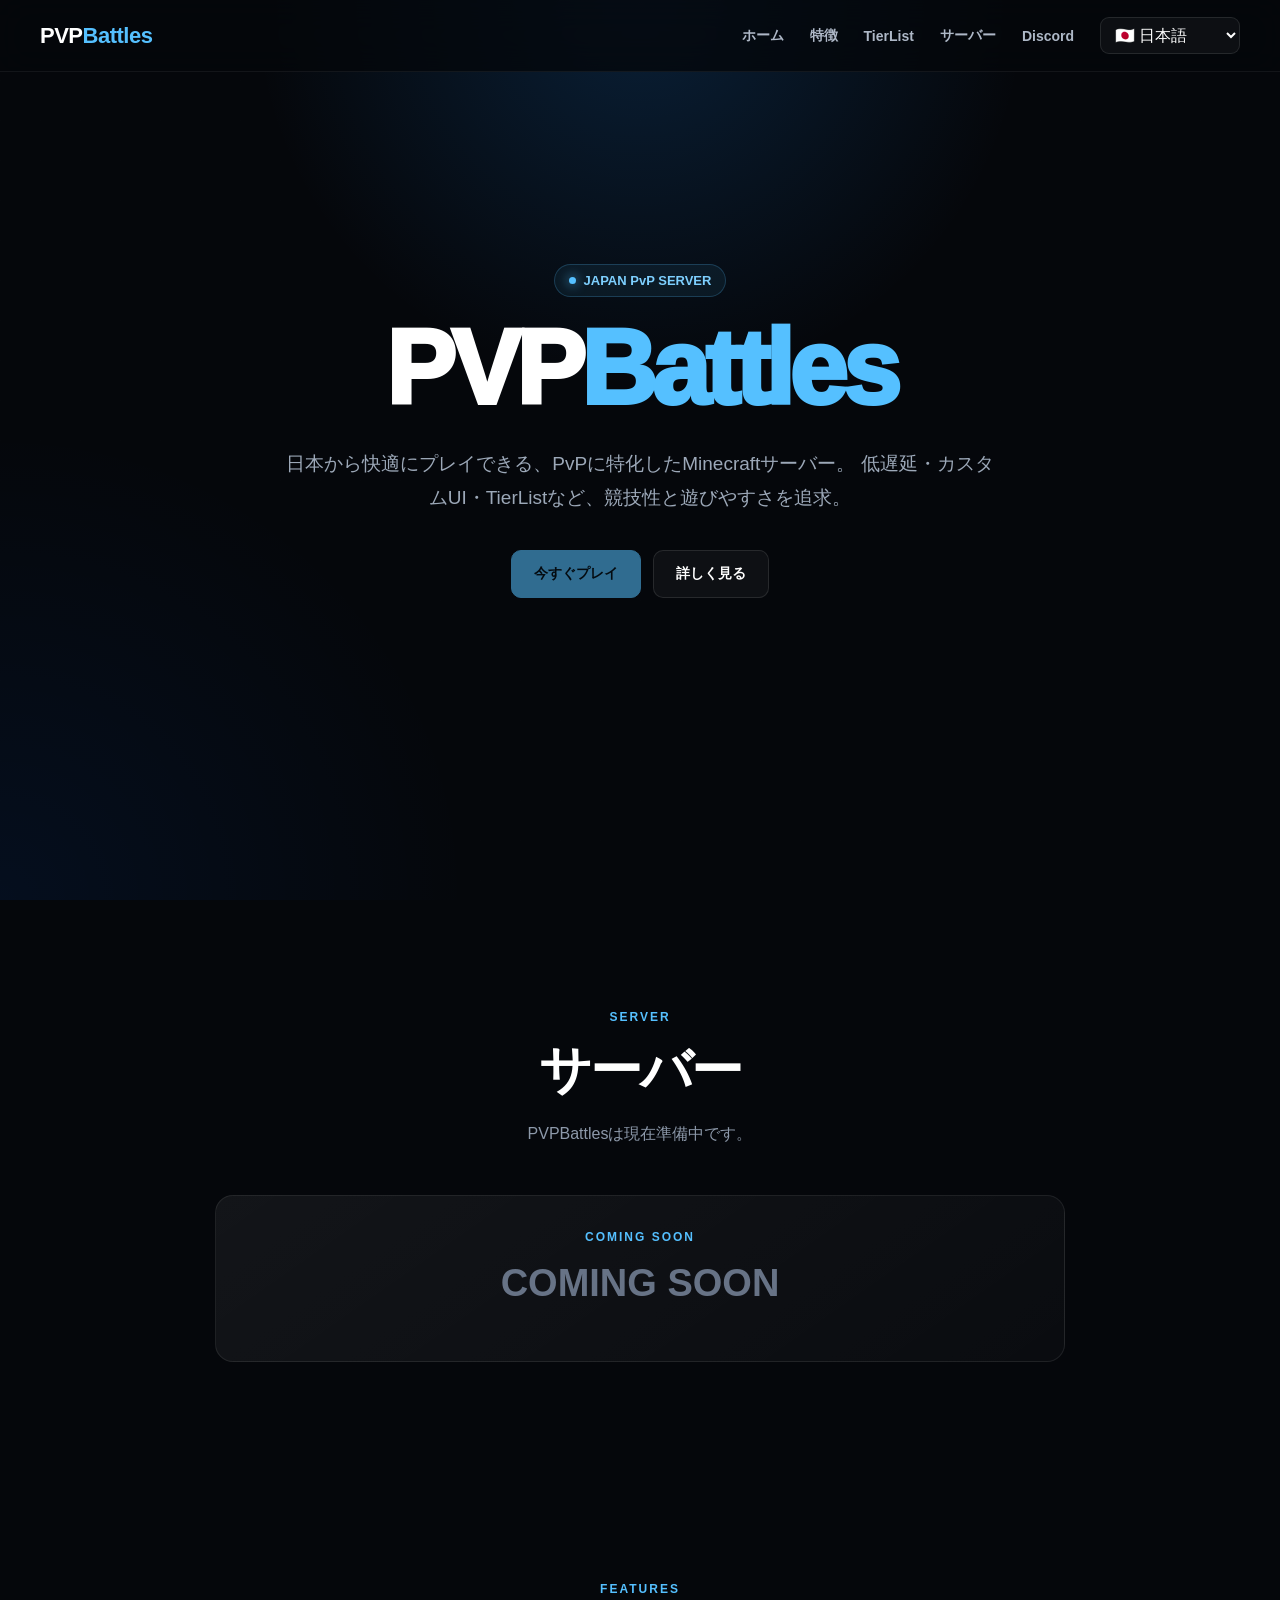
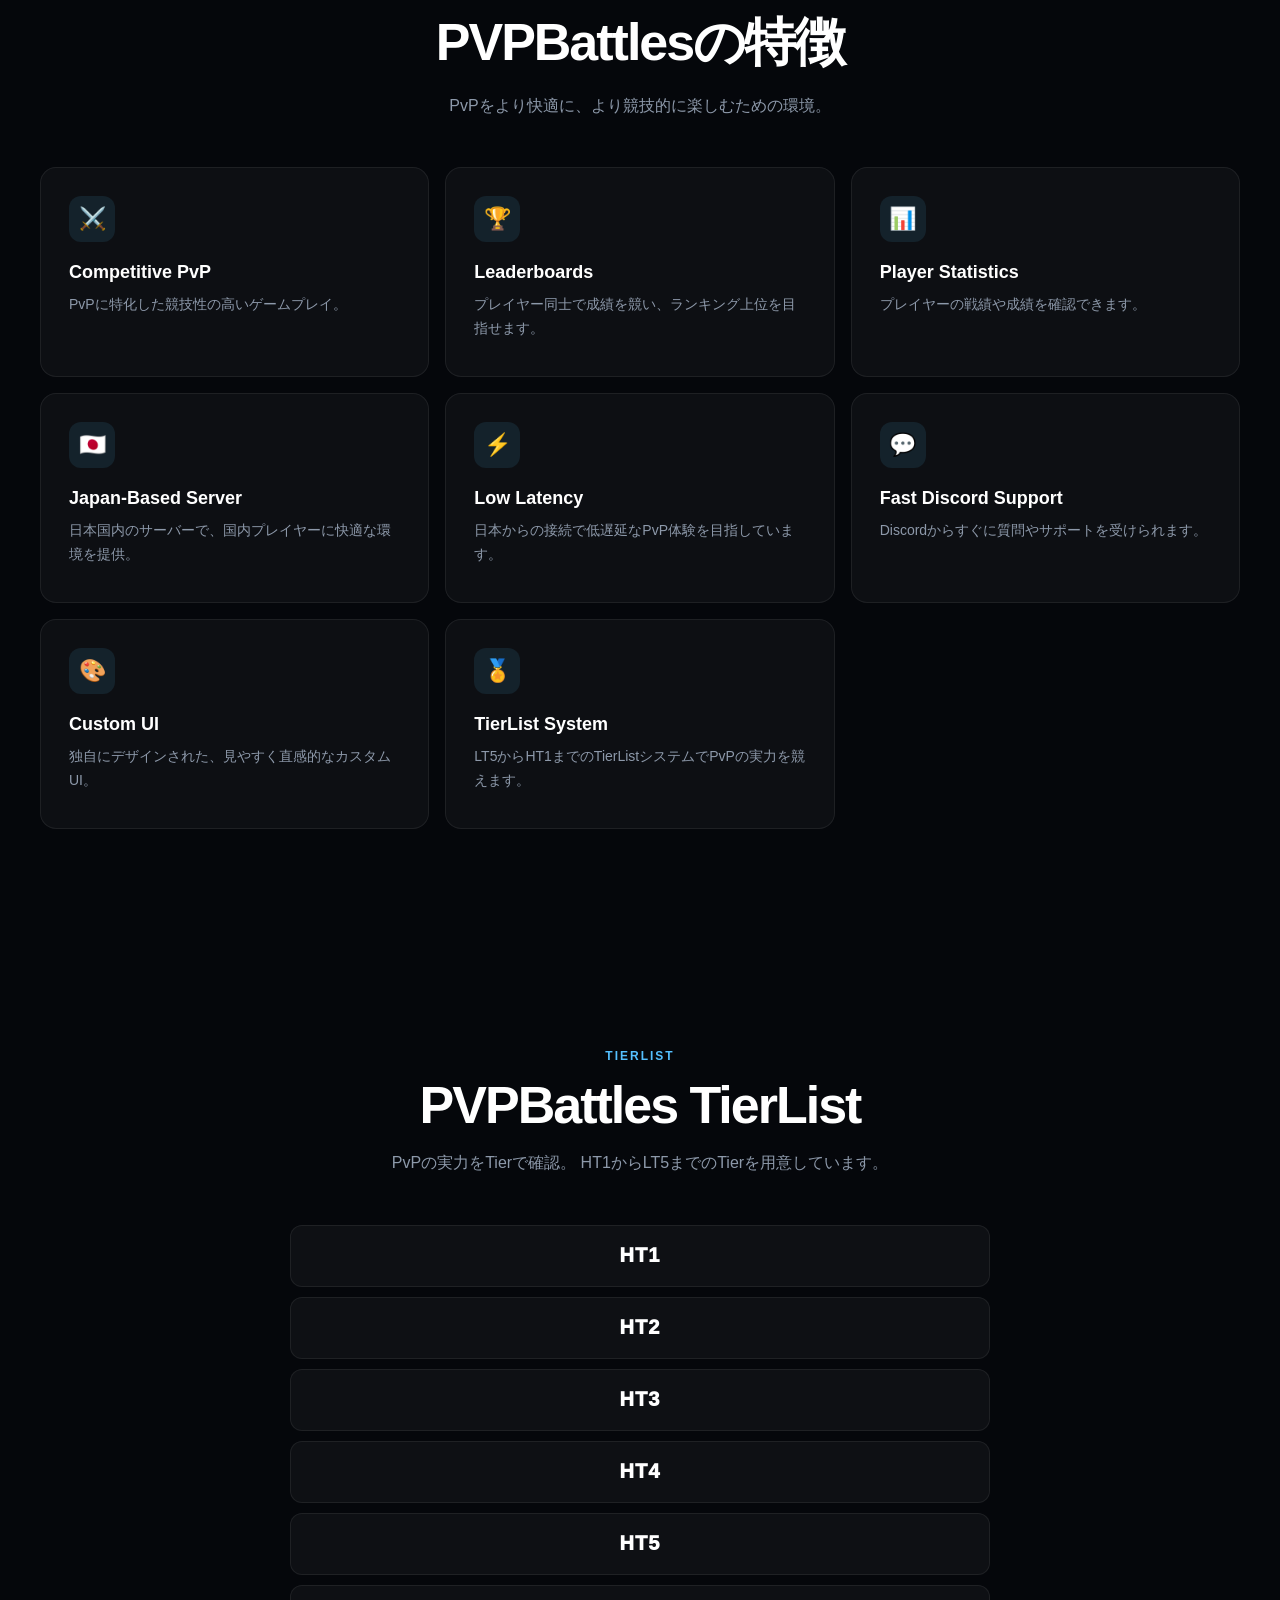
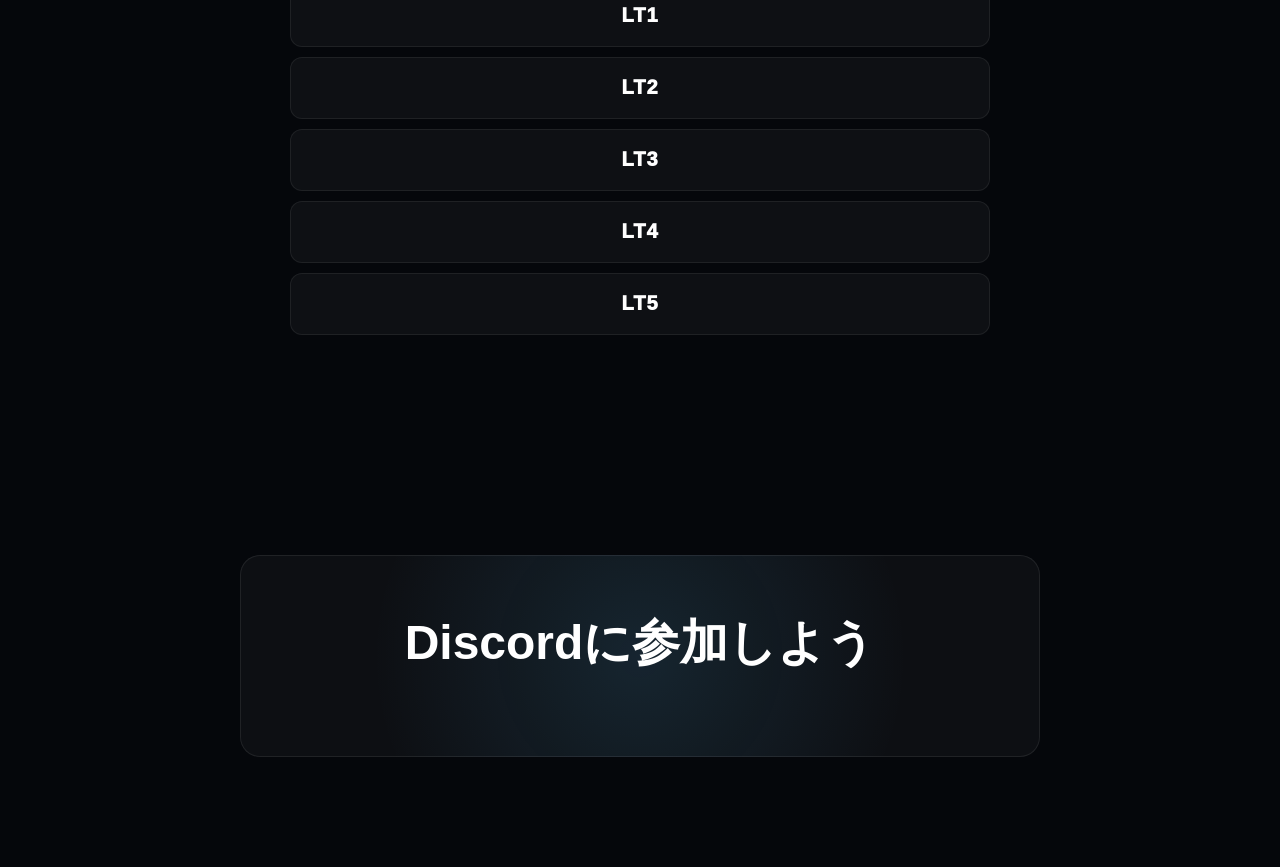
==== commit 5bdc51eb: "Update index.html" ====
--- a/index.html
+++ b/index.html
@@ -4,28 +4,14 @@
     <meta charset="UTF-8">
     <meta name="viewport" content="width=device-width, initial-scale=1.0">
 
-    <meta name="description" content="PVPBattles - Minecraft PvP Server">
-    <meta name="theme-color" content="#080b12">
-
-    <title>PVPBattles | Minecraft PvP Server</title>
+    <title>PVPBattles</title>
+    <meta name="description" content="PVPBattles - Competitive Minecraft PvP Server">
 
     <style>
         * {
+            box-sizing: border-box;
             margin: 0;
             padding: 0;
-            box-sizing: border-box;
-        }
-
-        :root {
-            --bg: #070a10;
-            --bg-soft: #0c111b;
-            --card: rgba(15, 22, 35, 0.78);
-            --border: rgba(88, 166, 255, 0.18);
-            --blue: #58a6ff;
-            --blue-light: #79c0ff;
-            --text: #f0f6fc;
-            --muted: #8b949e;
-            --radius: 18px;
         }
 
         html {
@@ -33,48 +19,59 @@
         }
 
         body {
-            min-height: 100vh;
-            color: var(--text);
-            background:
-                radial-gradient(circle at 50% -10%, rgba(88,166,255,.18), transparent 38%),
-                radial-gradient(circle at 90% 40%, rgba(88,166,255,.07), transparent 30%),
-                var(--bg);
             font-family:
                 Inter,
-                system-ui,
                 -apple-system,
                 BlinkMacSystemFont,
                 "Segoe UI",
                 sans-serif;
+            background: #05070b;
+            color: #ffffff;
             overflow-x: hidden;
         }
+
+        a {
+            color: inherit;
+            text-decoration: none;
+        }
+
+        button,
+        select {
+            font: inherit;
+        }
+
+        /* Background */
 
         body::before {
             content: "";
             position: fixed;
             inset: 0;
+            z-index: -2;
+            background:
+                radial-gradient(
+                    circle at 50% 0%,
+                    rgba(30, 144, 255, 0.18),
+                    transparent 35%
+                ),
+                radial-gradient(
+                    circle at 0% 100%,
+                    rgba(0, 102, 255, 0.08),
+                    transparent 30%
+                ),
+                #05070b;
+        }
+
+        body::after {
+            content: "";
+            position: fixed;
+            inset: 0;
+            z-index: -1;
+            opacity: 0.15;
+            background-image:
+                linear-gradient(rgba(255,255,255,0.035) 1px, transparent 1px),
+                linear-gradient(90deg, rgba(255,255,255,0.035) 1px, transparent 1px);
+            background-size: 40px 40px;
             pointer-events: none;
-            opacity: .16;
-            background-image:
-                linear-gradient(rgba(88,166,255,.08) 1px, transparent 1px),
-                linear-gradient(90deg, rgba(88,166,255,.08) 1px, transparent 1px);
-            background-size: 50px 50px;
-            mask-image: linear-gradient(to bottom, black, transparent 80%);
-        }
-
-        a {
-            color: inherit;
-            text-decoration: none;
-        }
-
-        button,
-        select {
-            font: inherit;
-        }
-
-        .container {
-            width: min(1120px, calc(100% - 40px));
-            margin: auto;
         }
 
         /* Header */
@@ -84,88 +81,88 @@
             top: 0;
             left: 0;
             width: 100%;
-            z-index: 100;
+            height: 72px;
+            z-index: 1000;
+            background: rgba(5, 7, 11, 0.78);
             backdrop-filter: blur(16px);
-            background: rgba(7, 10, 16, .72);
-            border-bottom: 1px solid rgba(255,255,255,.05);
-        }
-
-        .nav {
-            height: 72px;
+            border-bottom: 1px solid rgba(255,255,255,0.06);
+        }
+
+        .header-inner {
+            width: min(1200px, calc(100% - 40px));
+            height: 100%;
+            margin: auto;
             display: flex;
             align-items: center;
             justify-content: space-between;
-            gap: 20px;
         }
 
         .logo {
-            font-size: 20px;
+            font-size: 22px;
             font-weight: 900;
-            letter-spacing: .5px;
+            letter-spacing: -0.5px;
         }
 
         .logo span {
-            color: var(--blue);
-        }
-
-        .nav-right {
+            color: #55c0ff;
+        }
+
+        nav {
             display: flex;
             align-items: center;
-            gap: 24px;
-        }
-
-        .nav-links {
+            gap: 26px;
+        }
+
+        nav a {
+            color: #aeb8c7;
+            font-size: 14px;
+            font-weight: 700;
+            transition: 0.2s;
+        }
+
+        nav a:hover {
+            color: #ffffff;
+        }
+
+        .language {
+            border: 1px solid rgba(255,255,255,0.1);
+            background: rgba(255,255,255,0.04);
+            color: #ffffff;
+            border-radius: 9px;
+            padding: 8px 10px;
+            cursor: pointer;
+            outline: none;
+        }
+
+        .language option {
+            background: #0b1018;
+            color: white;
+        }
+
+        .menu-button {
+            display: none;
+            border: 0;
+            background: transparent;
+            color: white;
+            font-size: 26px;
+            cursor: pointer;
+        }
+
+        /* Hero */
+
+        .hero {
+            min-height: 100vh;
+            width: min(1200px, calc(100% - 40px));
+            margin: auto;
+            padding-top: 72px;
             display: flex;
             align-items: center;
-            gap: 24px;
-        }
-
-        .nav-links a {
-            color: var(--muted);
-            font-size: 14px;
-            font-weight: 700;
-            transition: .2s;
-        }
-
-        .nav-links a:hover {
-            color: var(--text);
-        }
-
-        .language {
-            appearance: none;
-            color: var(--text);
-            background: #0d1420;
-            border: 1px solid var(--border);
-            border-radius: 10px;
-            padding: 9px 32px 9px 12px;
-            cursor: pointer;
-            outline: none;
-        }
-
-        .menu-button {
-            display: none;
-            width: 42px;
-            height: 42px;
-            color: var(--text);
-            background: #0d1420;
-            border: 1px solid var(--border);
-            border-radius: 10px;
-            cursor: pointer;
-            font-size: 20px;
-        }
-
-        /* Hero */
-
-        .hero {
-            min-height: 100vh;
-            display: flex;
-            align-items: center;
+            justify-content: center;
             text-align: center;
-            padding: 120px 0 70px;
         }
 
         .hero-content {
-            width: 100%;
+            max-width: 900px;
         }
 
         .badge {
@@ -173,293 +170,290 @@
             align-items: center;
             gap: 8px;
             padding: 8px 14px;
-            border: 1px solid var(--border);
+            margin-bottom: 22px;
+            border: 1px solid rgba(85,192,255,0.22);
             border-radius: 999px;
-            background: rgba(88,166,255,.07);
-            color: var(--blue-light);
+            background: rgba(85,192,255,0.07);
+            color: #7ed0ff;
             font-size: 13px;
             font-weight: 800;
-            margin-bottom: 25px;
+        }
+
+        .badge::before {
+            content: "";
+            width: 7px;
+            height: 7px;
+            border-radius: 50%;
+            background: #55c0ff;
+            box-shadow: 0 0 12px #55c0ff;
         }
 
         .hero h1 {
-            font-size: clamp(52px, 10vw, 110px);
-            line-height: .95;
-            font-weight: 1000;
-            letter-spacing: -4px;
-            background: linear-gradient(135deg, #fff, #58a6ff 60%, #79c0ff);
-            -webkit-background-clip: text;
-            background-clip: text;
-            color: transparent;
-        }
-
-        .hero h2 {
-            margin-top: 24px;
-            font-size: clamp(23px, 4vw, 38px);
-            font-weight: 850;
+            font-size: clamp(52px, 9vw, 105px);
+            line-height: 0.95;
+            font-weight: 950;
+            letter-spacing: -5px;
+            margin-bottom: 28px;
+        }
+
+        .hero h1 span {
+            color: #55c0ff;
         }
 
         .hero p {
-            max-width: 650px;
-            margin: 18px auto 0;
-            color: var(--muted);
+            max-width: 720px;
+            margin: auto;
+            color: #9ca8b8;
+            font-size: clamp(16px, 2vw, 19px);
             line-height: 1.8;
-            font-size: clamp(15px, 2vw, 18px);
         }
 
         .buttons {
             display: flex;
             justify-content: center;
+            gap: 12px;
             flex-wrap: wrap;
-            gap: 12px;
-            margin-top: 32px;
+            margin-top: 34px;
         }
 
         .button {
             min-height: 48px;
+            padding: 0 22px;
+            border-radius: 10px;
             display: inline-flex;
             align-items: center;
             justify-content: center;
-            padding: 0 22px;
-            border-radius: 12px;
-            font-weight: 850;
+            font-weight: 800;
             font-size: 14px;
-            transition: .2s;
-            cursor: pointer;
+            border: 1px solid rgba(255,255,255,0.1);
+            transition: 0.2s;
         }
 
         .button-primary {
-            color: #06101c;
-            background: var(--blue);
-            box-shadow: 0 0 35px rgba(88,166,255,.2);
-        }
-
-        .button-primary:hover {
+            background: #55c0ff;
+            color: #041018;
+            border-color: #55c0ff;
+        }
+
+        .button-primary:hover:not(:disabled) {
             transform: translateY(-2px);
-            background: var(--blue-light);
+            box-shadow: 0 10px 35px rgba(85,192,255,0.2);
         }
 
         .button-secondary {
-            color: var(--text);
-            background: rgba(255,255,255,.04);
-            border: 1px solid var(--border);
+            background: rgba(255,255,255,0.04);
+            color: #ffffff;
         }
 
         .button-secondary:hover {
-            transform: translateY(-2px);
-            border-color: rgba(88,166,255,.45);
-        }
-
-        /* Server Card */
-
-        .server-card {
-            max-width: 650px;
-            margin: 60px auto 0;
-            padding: 22px;
-            text-align: left;
-            background: var(--card);
-            border: 1px solid var(--border);
-            border-radius: var(--radius);
-            backdrop-filter: blur(14px);
-            box-shadow: 0 25px 80px rgba(0,0,0,.25);
-        }
-
-        .server-top {
-            display: flex;
-            justify-content: space-between;
-            align-items: center;
-            gap: 15px;
-            margin-bottom: 18px;
-        }
-
-        .server-title {
-            font-size: 13px;
-            color: var(--muted);
-            font-weight: 800;
-            text-transform: uppercase;
-            letter-spacing: 1px;
-        }
-
-        .status {
-            display: flex;
-            align-items: center;
-            gap: 7px;
-            color: #7ee787;
-            font-size: 12px;
-            font-weight: 800;
-        }
-
-        .status-dot {
-            width: 8px;
-            height: 8px;
-            border-radius: 50%;
-            background: #3fb950;
-            box-shadow: 0 0 12px rgba(63,185,80,.7);
-        }
-
-        .ip-box {
-            display: flex;
-            align-items: center;
-            gap: 12px;
-            padding: 16px;
-            border-radius: 12px;
-            background: rgba(0,0,0,.25);
-            border: 1px solid rgba(255,255,255,.06);
-        }
-
-        .ip {
-            flex: 1;
-            font-size: clamp(16px, 3vw, 21px);
-            font-weight: 900;
-            letter-spacing: 1px;
-            color: var(--blue-light);
-        }
-
-        .coming {
-            color: var(--blue-light);
-        }
-
-        .copy-button {
-            border: 0;
-            border-radius: 9px;
-            padding: 9px 13px;
-            color: var(--muted);
-            background: rgba(255,255,255,.06);
+            background: rgba(255,255,255,0.08);
+        }
+
+        .button:disabled {
             cursor: not-allowed;
+            opacity: 0.55;
         }
 
         /* Sections */
 
         section {
-            padding: 100px 0;
+            width: min(1200px, calc(100% - 40px));
+            margin: auto;
+            padding: 110px 0;
         }
 
         .section-heading {
             text-align: center;
-            margin-bottom: 45px;
-        }
-
-        .section-heading .small {
-            color: var(--blue);
+            margin-bottom: 48px;
+        }
+
+        .section-heading .eyebrow {
+            color: #55c0ff;
             font-size: 12px;
             font-weight: 900;
             letter-spacing: 2px;
             text-transform: uppercase;
+            margin-bottom: 12px;
         }
 
         .section-heading h2 {
-            margin-top: 10px;
-            font-size: clamp(30px, 5vw, 48px);
+            font-size: clamp(32px, 5vw, 52px);
+            letter-spacing: -2px;
+            margin-bottom: 14px;
         }
 
         .section-heading p {
-            margin: 14px auto 0;
-            max-width: 600px;
-            color: var(--muted);
+            color: #8d99aa;
+            max-width: 650px;
+            margin: auto;
             line-height: 1.7;
         }
 
-        .features {
+        /* Server */
+
+        .server-card {
+            max-width: 850px;
+            margin: auto;
+            padding: 34px;
+            border-radius: 18px;
+            background: linear-gradient(
+                145deg,
+                rgba(255,255,255,0.06),
+                rgba(255,255,255,0.025)
+            );
+            border: 1px solid rgba(255,255,255,0.08);
+            text-align: center;
+        }
+
+        .server-status {
+            color: #55c0ff;
+            font-size: 12px;
+            font-weight: 900;
+            letter-spacing: 2px;
+            margin-bottom: 18px;
+        }
+
+        .server-ip {
+            font-size: clamp(22px, 5vw, 38px);
+            font-weight: 900;
+            margin-bottom: 22px;
+        }
+
+        .server-ip span {
+            color: #677386;
+        }
+
+        /* Features */
+
+        .features-grid {
             display: grid;
             grid-template-columns: repeat(3, 1fr);
-            gap: 18px;
+            gap: 16px;
         }
 
         .feature {
             padding: 28px;
             min-height: 210px;
-            background: var(--card);
-            border: 1px solid var(--border);
-            border-radius: var(--radius);
-            transition: .25s;
+            border-radius: 16px;
+            background: rgba(255,255,255,0.035);
+            border: 1px solid rgba(255,255,255,0.07);
+            transition: 0.25s;
         }
 
         .feature:hover {
             transform: translateY(-5px);
-            border-color: rgba(88,166,255,.4);
-            box-shadow: 0 20px 50px rgba(0,0,0,.2);
+            border-color: rgba(85,192,255,0.3);
+            background: rgba(85,192,255,0.045);
         }
 
         .feature-icon {
-            width: 48px;
-            height: 48px;
-            display: grid;
-            place-items: center;
-            border-radius: 13px;
-            background: rgba(88,166,255,.1);
-            font-size: 23px;
-            margin-bottom: 20px;
-        }
-
-        .feature h3 {
-            font-size: 20px;
-            margin-bottom: 10px;
-        }
-
-        .feature p {
-            color: var(--muted);
-            line-height: 1.7;
-            font-size: 14px;
-        }
-
-        /* Discord */
-
-        .discord {
-            text-align: center;
-        }
-
-        .discord-card {
-            padding: clamp(35px, 7vw, 65px);
-            border-radius: 24px;
-            background:
-                radial-gradient(circle at center, rgba(88,166,255,.13), transparent 65%),
-                var(--card);
-            border: 1px solid var(--border);
-        }
-
-        .discord-card h2 {
-            font-size: clamp(30px, 6vw, 50px);
-        }
-
-        .discord-card p {
-            max-width: 600px;
-            margin: 15px auto 25px;
-            color: var(--muted);
-            line-height: 1.7;
-        }
-
-        /* Footer */
-
-        footer {
-            padding: 30px 0;
-            border-top: 1px solid rgba(255,255,255,.05);
-            color: var(--muted);
-            font-size: 13px;
-        }
-
-        .footer-inner {
+            width: 46px;
+            height: 46px;
             display: flex;
             align-items: center;
-            justify-content: space-between;
-            gap: 20px;
+            justify-content: center;
+            border-radius: 12px;
+            background: rgba(85,192,255,0.1);
+            font-size: 22px;
+            margin-bottom: 20px;
+        }
+
+        .feature h3 {
+            font-size: 18px;
+            margin-bottom: 10px;
+        }
+
+        .feature p {
+            color: #8d99aa;
+            font-size: 14px;
+            line-height: 1.7;
+        }
+
+        /* TierList */
+
+        .tier-section {
+            position: relative;
+        }
+
+        .tier-list {
+            max-width: 700px;
+            margin: auto;
+            display: flex;
+            flex-direction: column;
+            gap: 10px;
+        }
+
+        .tier {
+            min-height: 62px;
+            display: flex;
+            align-items: center;
+            justify-content: center;
+            border-radius: 12px;
+            background: rgba(255,255,255,0.04);
+            border: 1px solid rgba(255,255,255,0.07);
+            font-size: 20px;
+            font-weight: 950;
+            letter-spacing: 1px;
+            transition: 0.2s;
+        }
+
+        .tier:hover {
+            transform: scale(1.015);
+            border-color: rgba(85,192,255,0.35);
+            background: rgba(85,192,255,0.08);
+        }
+
+        /* Discord */
+
+        .discord-card {
+            max-width: 800px;
+            margin: auto;
+            text-align: center;
+            padding: 55px 30px;
+            border-radius: 20px;
+            background:
+                radial-gradient(
+                    circle at center,
+                    rgba(85,192,255,0.12),
+                    transparent 65%
+                ),
+                rgba(255,255,255,0.035);
+            border: 1px solid rgba(255,255,255,0.08);
+        }
+
+        .discord-card h2 {
+            font-size: clamp(30px, 5vw, 48px);
+            margin-bottom: 14px;
+        }
+
+        .discord-card p {
+            color: #929eae;
+            line-height: 1.7;
+            margin-bottom: 26px;
+        }
+
+        /* Footer */
+
+        footer {
+            border-top: 1px solid rgba(255,255,255,0.06);
+            padding: 30px 20px;
+            text-align: center;
+            color: #667386;
+            font-size: 13px;
         }
 
         /* Mobile */
 
-        @media (max-width: 760px) {
-            .container {
-                width: min(100% - 28px, 1120px);
-            }
-
-            .nav {
+        @media (max-width: 800px) {
+            header {
                 height: 64px;
             }
 
-            .nav-right {
-                gap: 10px;
-            }
-
-            .nav-links {
+            .header-inner {
+                width: min(100% - 28px, 1200px);
+            }
+
+            nav {
                 position: absolute;
                 top: 64px;
                 left: 14px;
@@ -469,106 +463,78 @@
                 align-items: stretch;
                 gap: 4px;
                 padding: 12px;
-                background: rgba(10,15,24,.97);
-                border: 1px solid var(--border);
                 border-radius: 14px;
-                backdrop-filter: blur(20px);
-            }
-
-            .nav-links.open {
+                background: rgba(8,11,17,0.97);
+                border: 1px solid rgba(255,255,255,0.08);
+                box-shadow: 0 20px 60px rgba(0,0,0,0.4);
+            }
+
+            nav.open {
                 display: flex;
             }
 
-            .nav-links a {
+            nav a {
                 padding: 13px;
-                border-radius: 9px;
-            }
-
-            .nav-links a:hover {
-                background: rgba(88,166,255,.08);
+                border-radius: 8px;
+            }
+
+            nav a:hover {
+                background: rgba(255,255,255,0.05);
+            }
+
+            .language {
+                margin: 5px;
             }
 
             .menu-button {
                 display: block;
             }
 
-            .language {
-                max-width: 130px;
-            }
-
             .hero {
-                min-height: auto;
-                padding: 130px 0 70px;
+                width: min(100% - 28px, 1200px);
             }
 
             .hero h1 {
-                letter-spacing: -2px;
-            }
-
-            .buttons {
-                flex-direction: column;
-                align-items: stretch;
-            }
-
-            .button {
-                width: 100%;
+                letter-spacing: -3px;
+            }
+
+            section {
+                width: min(100% - 28px, 1200px);
+                padding: 80px 0;
+            }
+
+            .features-grid {
+                grid-template-columns: 1fr;
             }
 
             .server-card {
-                margin-top: 45px;
-                padding: 17px;
-            }
-
-            .ip-box {
-                padding: 13px;
-            }
-
-            .copy-button {
-                display: none;
-            }
-
+                padding: 26px 18px;
+            }
+        }
+
+        @media (min-width: 801px) and (max-width: 1100px) {
+            .features-grid {
+                grid-template-columns: repeat(2, 1fr);
+            }
+        }
+
+        @media (min-width: 1600px) {
+            .header-inner,
+            .hero,
             section {
-                padding: 70px 0;
-            }
-
-            .features {
-                grid-template-columns: 1fr;
-            }
-
-            .feature {
-                min-height: auto;
-            }
-
-            .footer-inner {
-                flex-direction: column;
-                text-align: center;
-            }
-        }
-
-        @media (min-width: 761px) and (max-width: 1000px) {
-            .features {
-                grid-template-columns: repeat(2, 1fr);
-            }
-        }
-
-        @media (min-width: 1600px) {
-            .container {
-                width: min(1280px, calc(100% - 80px));
-            }
-
-            .hero {
-                min-height: 900px;
+                width: min(1400px, calc(100% - 80px));
+            }
+
+            .features-grid {
+                grid-template-columns: repeat(4, 1fr);
             }
         }
 
         @media (prefers-reduced-motion: reduce) {
-            html {
-                scroll-behavior: auto;
-            }
-
             *,
             *::before,
             *::after {
+                scroll-behavior: auto !important;
                 transition: none !important;
             }
         }
@@ -578,41 +544,40 @@
 <body>
 
 <header>
-    <div class="container nav">
-
-        <a href="#" class="logo">
+    <div class="header-inner">
+
+        <a href="#home" class="logo">
             PVP<span>Battles</span>
         </a>
 
-        <div class="nav-right">
-
-            <nav class="nav-links" id="navLinks">
-                <a href="#home" data-i18n="nav_home">ホーム</a>
-                <a href="#features" data-i18n="nav_features">特徴</a>
-                <a href="#discord" data-i18n="nav_discord">Discord</a>
-            </nav>
-
-            <select class="language" id="languageSelect" aria-label="Language">
+        <nav id="nav">
+            <a href="#home" data-i18n="navHome">ホーム</a>
+            <a href="#features" data-i18n="navFeatures">特徴</a>
+            <a href="#tierlist" data-i18n="navTier">TierList</a>
+            <a href="#server" data-i18n="navServer">サーバー</a>
+            <a href="#discord" data-i18n="navDiscord">Discord</a>
+
+            <select class="language" id="language">
                 <option value="ja">🇯🇵 日本語</option>
                 <option value="en">🇺🇸 English</option>
                 <option value="ko">🇰🇷 한국어</option>
-                <option value="zh">🇨🇳 简体中文</option>
+                <option value="zh">🇨🇳 中文</option>
                 <option value="es">🇪🇸 Español</option>
                 <option value="fr">🇫🇷 Français</option>
                 <option value="de">🇩🇪 Deutsch</option>
                 <option value="pt">🇧🇷 Português</option>
             </select>
-
-            <button
-                class="menu-button"
-                id="menuButton"
-                aria-label="Open menu"
-                aria-expanded="false"
-            >
-                ☰
-            </button>
-
-        </div>
+        </nav>
+
+        <button
+            class="menu-button"
+            id="menuButton"
+            type="button"
+            aria-label="Menu"
+        >
+            ☰
+        </button>
+
     </div>
 </header>
 
@@ -621,189 +586,230 @@
     <!-- Hero -->
 
     <section class="hero" id="home">
-        <div class="container hero-content">
+        <div class="hero-content">
 
             <div class="badge" data-i18n="badge">
-                ⚔️ MINECRAFT PvP SERVER
-            </div>
-
-            <h1>PVPBattles</h1>
-
-            <h2 data-i18n="hero_title">
-                Minecraftで、本気のPvPを。
-            </h2>
-
-            <p data-i18n="hero_description">
-                仲間と戦い、ライバルと競い、頂点を目指そう。
+                JAPAN PvP SERVER
+            </div>
+
+            <h1>
+                PVP<span>Battles</span>
+            </h1>
+
+            <p data-i18n="heroText">
+                日本から快適にプレイできる、PvPに特化したMinecraftサーバー。
+                低遅延・カスタムUI・TierListなど、競技性と遊びやすさを追求。
             </p>
 
             <div class="buttons">
-                <a href="#server" class="button button-primary" data-i18n="play">
+
+                <button
+                    class="button button-primary"
+                    type="button"
+                    disabled
+                    data-i18n="play"
+                >
                     今すぐプレイ
+                </button>
+
+                <a
+                    href="#features"
+                    class="button button-secondary"
+                    data-i18n="learn"
+                >
+                    詳しく見る
                 </a>
-
-                <a href="#features" class="button button-secondary" data-i18n="learn">
-                    特徴を見る
-                </a>
-            </div>
-
-            <!-- Server -->
-
-            <div class="server-card" id="server">
-
-                <div class="server-top">
-                    <div class="server-title" data-i18n="server_info">
-                        SERVER INFO
-                    </div>
-
-                    <div class="status">
-                        <span class="status-dot"></span>
-                        <span data-i18n="status">COMING SOON</span>
-                    </div>
-                </div>
-
-                <div class="ip-box">
-                    <div class="ip coming" data-i18n="coming_soon">
-                        COMING SOON
-                    </div>
-
-                    <button
-                        class="copy-button"
-                        disabled
-                        data-i18n="copy"
-                    >
-                        コピー
-                    </button>
-                </div>
 
             </div>
 
         </div>
     </section>
 
+    <!-- Server -->
+
+    <section id="server">
+
+        <div class="section-heading">
+            <div class="eyebrow" data-i18n="serverEyebrow">
+                SERVER
+            </div>
+
+            <h2 data-i18n="serverTitle">
+                サーバー
+            </h2>
+
+            <p data-i18n="serverText">
+                PVPBattlesは現在準備中です。
+            </p>
+        </div>
+
+        <div class="server-card">
+
+            <div class="server-status" data-i18n="serverStatus">
+                COMING SOON
+            </div>
+
+            <div class="server-ip">
+                <span>COMING SOON</span>
+            </div>
+
+        </div>
+
+    </section>
+
     <!-- Features -->
 
     <section id="features">
-        <div class="container">
-
-            <div class="section-heading">
-                <div class="small" data-i18n="features_small">
-                    FEATURES
-                </div>
-
-                <h2 data-i18n="features_title">
-                    PVPBattlesの特徴
-                </h2>
-
-                <p data-i18n="features_description">
-                    PvPを楽しむための環境を、シンプルに。
+
+        <div class="section-heading">
+
+            <div class="eyebrow" data-i18n="featuresEyebrow">
+                FEATURES
+            </div>
+
+            <h2 data-i18n="featuresTitle">
+                PVPBattlesの特徴
+            </h2>
+
+            <p data-i18n="featuresText">
+                PvPをより快適に、より競技的に楽しむための環境。
+            </p>
+
+        </div>
+
+        <div class="features-grid">
+
+            <div class="feature">
+                <div class="feature-icon">⚔️</div>
+                <h3 data-i18n="feature1Title">
+                    Competitive PvP
+                </h3>
+                <p data-i18n="feature1Text">
+                    PvPに特化した競技性の高いゲームプレイ。
                 </p>
             </div>
 
-            <div class="features">
-
-                <article class="feature">
-                    <div class="feature-icon">⚔️</div>
-
-                    <h3 data-i18n="feature1_title">
-                        PvPに特化
-                    </h3>
-
-                    <p data-i18n="feature1_text">
-                        戦闘を楽しむためのPvPサーバーを目指しています。
-                    </p>
-                </article>
-
-                <article class="feature">
-                    <div class="feature-icon">🏆</div>
-
-                    <h3 data-i18n="feature2_title">
-                        ランキング
-                    </h3>
-
-                    <p data-i18n="feature2_text">
-                        プレイヤー同士で競い合い、頂点を目指そう。
-                    </p>
-                </article>
-
-                <article class="feature">
-                    <div class="feature-icon">🌐</div>
-
-                    <h3 data-i18n="feature3_title">
-                        コミュニティ
-                    </h3>
-
-                    <p data-i18n="feature3_text">
-                        Discordを通じてプレイヤー同士で交流できます。
-                    </p>
-                </article>
-
-            </div>
+            <div class="feature">
+                <div class="feature-icon">🏆</div>
+                <h3 data-i18n="feature2Title">
+                    Leaderboards
+                </h3>
+                <p data-i18n="feature2Text">
+                    プレイヤー同士で成績を競い、ランキング上位を目指せます。
+                </p>
+            </div>
+
+            <div class="feature">
+                <div class="feature-icon">📊</div>
+                <h3 data-i18n="feature3Title">
+                    Player Statistics
+                </h3>
+                <p data-i18n="feature3Text">
+                    プレイヤーの戦績や成績を確認できます。
+                </p>
+            </div>
+
+            <div class="feature">
+                <div class="feature-icon">🇯🇵</div>
+                <h3 data-i18n="feature4Title">
+                    Japan-Based Server
+                </h3>
+                <p data-i18n="feature4Text">
+                    日本国内のサーバーで、国内プレイヤーに快適な環境を提供。
+                </p>
+            </div>
+
+            <div class="feature">
+                <div class="feature-icon">⚡</div>
+                <h3 data-i18n="feature5Title">
+                    Low Latency
+                </h3>
+                <p data-i18n="feature5Text">
+                    日本からの接続で低遅延なPvP体験を目指しています。
+                </p>
+            </div>
+
+            <div class="feature">
+                <div class="feature-icon">💬</div>
+                <h3 data-i18n="feature6Title">
+                    Fast Discord Support
+                </h3>
+                <p data-i18n="feature6Text">
+                    Discordからすぐに質問やサポートを受けられます。
+                </p>
+            </div>
+
+            <div class="feature">
+                <div class="feature-icon">🎨</div>
+                <h3 data-i18n="feature7Title">
+                    Custom UI
+                </h3>
+                <p data-i18n="feature7Text">
+                    独自にデザインされた、見やすく直感的なカスタムUI。
+                </p>
+            </div>
+
+            <div class="feature">
+                <div class="feature-icon">🏅</div>
+                <h3 data-i18n="feature8Title">
+                    TierList System
+                </h3>
+                <p data-i18n="feature8Text">
+                    LT5からHT1までのTierListシステムでPvPの実力を競えます。
+                </p>
+            </div>
+
         </div>
+
     </section>
 
+    <!-- TierList -->
+
+    <section class="tier-section" id="tierlist">
+
+        <div class="section-heading">
+
+            <div class="eyebrow">
+                TIERLIST
+            </div>
+
+            <h2>
+                PVPBattles TierList
+            </h2>
+
+            <p data-i18n="tierText">
+                PvPの実力をTierで確認。
+                HT1からLT5までのTierを用意しています。
+            </p>
+
+        </div>
+
+        <div class="tier-list">
+
+            <div class="tier">HT1</div>
+            <div class="tier">HT2</div>
+            <div class="tier">HT3</div>
+            <div class="tier">HT4</div>
+            <div class="tier">HT5</div>
+            <div class="tier">LT1</div>
+            <div class="tier">LT2</div>
+            <div class="tier">LT3</div>
+            <div class="tier">LT4</div>
+            <div class="tier">LT5</div>
+
+        </div>
+
+    </section>
+
     <!-- Discord -->
 
-    <section class="discord" id="discord">
-        <div class="container">
-
-            <div class="discord-card">
-
-                <h2 data-i18n="discord_title">
-                    PVPBattlesに参加しよう
-                </h2>
-
-                <p data-i18n="discord_description">
-                    最新情報やサーバーのお知らせはDiscordでチェック！
-                </p>
-
-                <a
-                    href="https://discord.gg/tyCm7xx4jz"
-                    target="_blank"
-                    rel="noopener noreferrer"
-                    class="button button-primary"
-                    data-i18n="discord_button"
-                >
-                    Discordに参加
-                </a>
-
-            </div>
-
-        </div>
-    </section>
-
-</main>
-
-<footer>
-    <div class="container footer-inner">
-        <div>
-            © <span id="year"></span> PVPBattles
-        </div>
-
-        <div data-i18n="footer">
-            Minecraft PvP Community
-        </div>
-    </div>
-</footer>
-
-<script>
-    const translations = {
-
-        ja: {
-            nav_home: "ホーム",
-            nav_features: "特徴",
-            nav_discord: "Discord",
-
-            badge: "⚔️ MINECRAFT PvP SERVER",
-            hero_title: "Minecraftで、本気のPvPを。",
-            hero_description: "仲間と戦い、ライバルと競い、頂点を目指そう。",
-            play: "今すぐプレイ",
-            learn: "特徴を見る",
-
-            server_info: "SERVER INFO",
-            status: "COMING SOON",
-            coming_soon: "COMING SOON",
-            copy: "コピー",
-
-            features_small: "FEATURES",
-            feature           
+    <section id="discord">
+
+        <div class="discord-card">
+
+            <h2 data-i18n="discordTitle">
+                Discordに参加しよう
+            </h2>
+
+            <p data-i18n="discordText">
+    
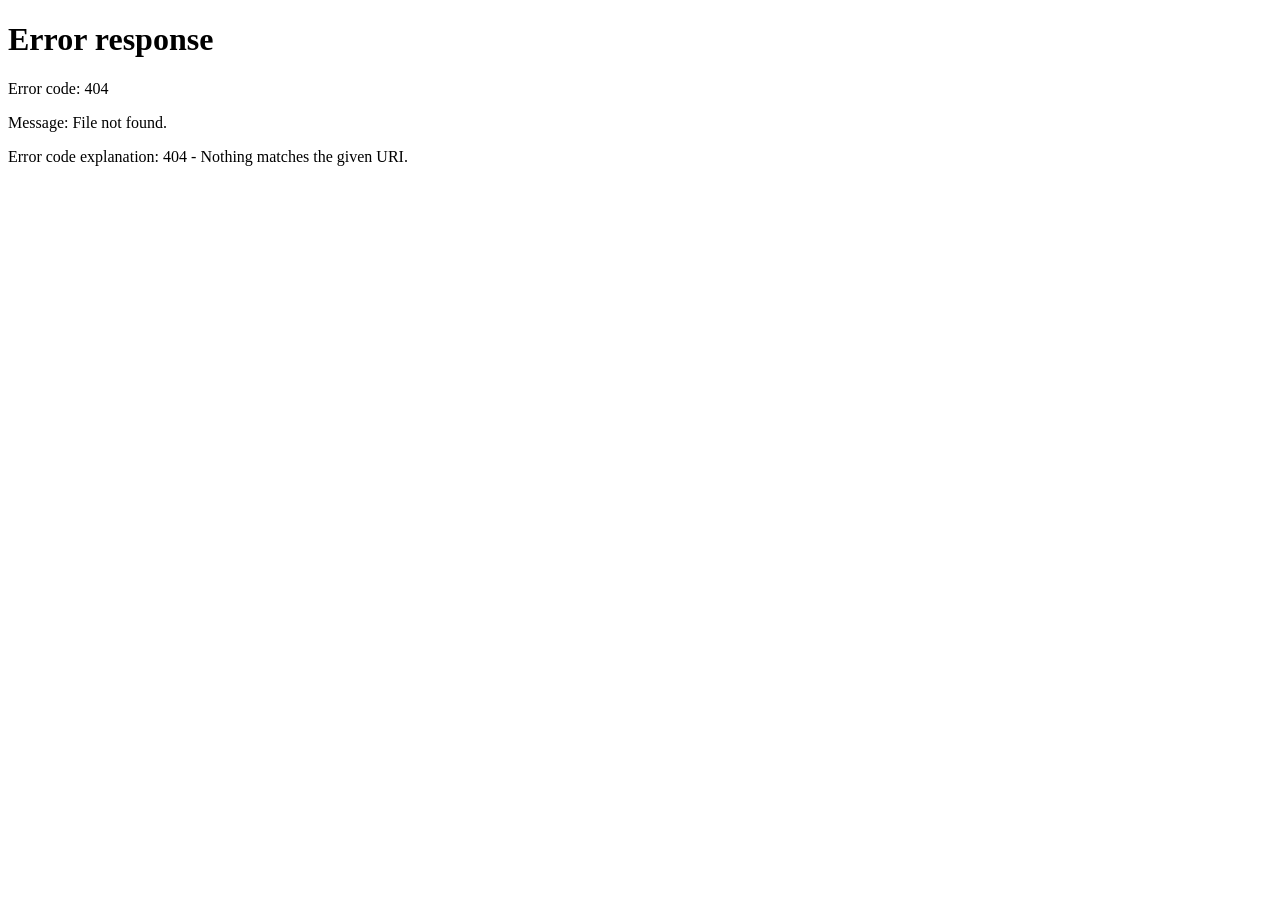
==== commit 62b48937: "Update index.html" ====
--- a/index.html
+++ b/index.html
@@ -3,813 +3,16 @@
 <head>
     <meta charset="UTF-8">
     <meta name="viewport" content="width=device-width, initial-scale=1.0">
+    <meta http-equiv="refresh" content="0; url=/home/">
+    <title>PVPBattles</title>
+</head>
+<body>
+    <script>
+        window.location.replace("/home/");
+    </script>
 
-    <title>PVPBattles</title>
-    <meta name="description" content="PVPBattles - Competitive Minecraft PvP Server">
-
-    <style>
-        * {
-            box-sizing: border-box;
-            margin: 0;
-            padding: 0;
-        }
-
-        html {
-            scroll-behavior: smooth;
-        }
-
-        body {
-            font-family:
-                Inter,
-                -apple-system,
-                BlinkMacSystemFont,
-                "Segoe UI",
-                sans-serif;
-            background: #05070b;
-            color: #ffffff;
-            overflow-x: hidden;
-        }
-
-        a {
-            color: inherit;
-            text-decoration: none;
-        }
-
-        button,
-        select {
-            font: inherit;
-        }
-
-        /* Background */
-
-        body::before {
-            content: "";
-            position: fixed;
-            inset: 0;
-            z-index: -2;
-            background:
-                radial-gradient(
-                    circle at 50% 0%,
-                    rgba(30, 144, 255, 0.18),
-                    transparent 35%
-                ),
-                radial-gradient(
-                    circle at 0% 100%,
-                    rgba(0, 102, 255, 0.08),
-                    transparent 30%
-                ),
-                #05070b;
-        }
-
-        body::after {
-            content: "";
-            position: fixed;
-            inset: 0;
-            z-index: -1;
-            opacity: 0.15;
-            background-image:
-                linear-gradient(rgba(255,255,255,0.035) 1px, transparent 1px),
-                linear-gradient(90deg, rgba(255,255,255,0.035) 1px, transparent 1px);
-            background-size: 40px 40px;
-            pointer-events: none;
-        }
-
-        /* Header */
-
-        header {
-            position: fixed;
-            top: 0;
-            left: 0;
-            width: 100%;
-            height: 72px;
-            z-index: 1000;
-            background: rgba(5, 7, 11, 0.78);
-            backdrop-filter: blur(16px);
-            border-bottom: 1px solid rgba(255,255,255,0.06);
-        }
-
-        .header-inner {
-            width: min(1200px, calc(100% - 40px));
-            height: 100%;
-            margin: auto;
-            display: flex;
-            align-items: center;
-            justify-content: space-between;
-        }
-
-        .logo {
-            font-size: 22px;
-            font-weight: 900;
-            letter-spacing: -0.5px;
-        }
-
-        .logo span {
-            color: #55c0ff;
-        }
-
-        nav {
-            display: flex;
-            align-items: center;
-            gap: 26px;
-        }
-
-        nav a {
-            color: #aeb8c7;
-            font-size: 14px;
-            font-weight: 700;
-            transition: 0.2s;
-        }
-
-        nav a:hover {
-            color: #ffffff;
-        }
-
-        .language {
-            border: 1px solid rgba(255,255,255,0.1);
-            background: rgba(255,255,255,0.04);
-            color: #ffffff;
-            border-radius: 9px;
-            padding: 8px 10px;
-            cursor: pointer;
-            outline: none;
-        }
-
-        .language option {
-            background: #0b1018;
-            color: white;
-        }
-
-        .menu-button {
-            display: none;
-            border: 0;
-            background: transparent;
-            color: white;
-            font-size: 26px;
-            cursor: pointer;
-        }
-
-        /* Hero */
-
-        .hero {
-            min-height: 100vh;
-            width: min(1200px, calc(100% - 40px));
-            margin: auto;
-            padding-top: 72px;
-            display: flex;
-            align-items: center;
-            justify-content: center;
-            text-align: center;
-        }
-
-        .hero-content {
-            max-width: 900px;
-        }
-
-        .badge {
-            display: inline-flex;
-            align-items: center;
-            gap: 8px;
-            padding: 8px 14px;
-            margin-bottom: 22px;
-            border: 1px solid rgba(85,192,255,0.22);
-            border-radius: 999px;
-            background: rgba(85,192,255,0.07);
-            color: #7ed0ff;
-            font-size: 13px;
-            font-weight: 800;
-        }
-
-        .badge::before {
-            content: "";
-            width: 7px;
-            height: 7px;
-            border-radius: 50%;
-            background: #55c0ff;
-            box-shadow: 0 0 12px #55c0ff;
-        }
-
-        .hero h1 {
-            font-size: clamp(52px, 9vw, 105px);
-            line-height: 0.95;
-            font-weight: 950;
-            letter-spacing: -5px;
-            margin-bottom: 28px;
-        }
-
-        .hero h1 span {
-            color: #55c0ff;
-        }
-
-        .hero p {
-            max-width: 720px;
-            margin: auto;
-            color: #9ca8b8;
-            font-size: clamp(16px, 2vw, 19px);
-            line-height: 1.8;
-        }
-
-        .buttons {
-            display: flex;
-            justify-content: center;
-            gap: 12px;
-            flex-wrap: wrap;
-            margin-top: 34px;
-        }
-
-        .button {
-            min-height: 48px;
-            padding: 0 22px;
-            border-radius: 10px;
-            display: inline-flex;
-            align-items: center;
-            justify-content: center;
-            font-weight: 800;
-            font-size: 14px;
-            border: 1px solid rgba(255,255,255,0.1);
-            transition: 0.2s;
-        }
-
-        .button-primary {
-            background: #55c0ff;
-            color: #041018;
-            border-color: #55c0ff;
-        }
-
-        .button-primary:hover:not(:disabled) {
-            transform: translateY(-2px);
-            box-shadow: 0 10px 35px rgba(85,192,255,0.2);
-        }
-
-        .button-secondary {
-            background: rgba(255,255,255,0.04);
-            color: #ffffff;
-        }
-
-        .button-secondary:hover {
-            background: rgba(255,255,255,0.08);
-        }
-
-        .button:disabled {
-            cursor: not-allowed;
-            opacity: 0.55;
-        }
-
-        /* Sections */
-
-        section {
-            width: min(1200px, calc(100% - 40px));
-            margin: auto;
-            padding: 110px 0;
-        }
-
-        .section-heading {
-            text-align: center;
-            margin-bottom: 48px;
-        }
-
-        .section-heading .eyebrow {
-            color: #55c0ff;
-            font-size: 12px;
-            font-weight: 900;
-            letter-spacing: 2px;
-            text-transform: uppercase;
-            margin-bottom: 12px;
-        }
-
-        .section-heading h2 {
-            font-size: clamp(32px, 5vw, 52px);
-            letter-spacing: -2px;
-            margin-bottom: 14px;
-        }
-
-        .section-heading p {
-            color: #8d99aa;
-            max-width: 650px;
-            margin: auto;
-            line-height: 1.7;
-        }
-
-        /* Server */
-
-        .server-card {
-            max-width: 850px;
-            margin: auto;
-            padding: 34px;
-            border-radius: 18px;
-            background: linear-gradient(
-                145deg,
-                rgba(255,255,255,0.06),
-                rgba(255,255,255,0.025)
-            );
-            border: 1px solid rgba(255,255,255,0.08);
-            text-align: center;
-        }
-
-        .server-status {
-            color: #55c0ff;
-            font-size: 12px;
-            font-weight: 900;
-            letter-spacing: 2px;
-            margin-bottom: 18px;
-        }
-
-        .server-ip {
-            font-size: clamp(22px, 5vw, 38px);
-            font-weight: 900;
-            margin-bottom: 22px;
-        }
-
-        .server-ip span {
-            color: #677386;
-        }
-
-        /* Features */
-
-        .features-grid {
-            display: grid;
-            grid-template-columns: repeat(3, 1fr);
-            gap: 16px;
-        }
-
-        .feature {
-            padding: 28px;
-            min-height: 210px;
-            border-radius: 16px;
-            background: rgba(255,255,255,0.035);
-            border: 1px solid rgba(255,255,255,0.07);
-            transition: 0.25s;
-        }
-
-        .feature:hover {
-            transform: translateY(-5px);
-            border-color: rgba(85,192,255,0.3);
-            background: rgba(85,192,255,0.045);
-        }
-
-        .feature-icon {
-            width: 46px;
-            height: 46px;
-            display: flex;
-            align-items: center;
-            justify-content: center;
-            border-radius: 12px;
-            background: rgba(85,192,255,0.1);
-            font-size: 22px;
-            margin-bottom: 20px;
-        }
-
-        .feature h3 {
-            font-size: 18px;
-            margin-bottom: 10px;
-        }
-
-        .feature p {
-            color: #8d99aa;
-            font-size: 14px;
-            line-height: 1.7;
-        }
-
-        /* TierList */
-
-        .tier-section {
-            position: relative;
-        }
-
-        .tier-list {
-            max-width: 700px;
-            margin: auto;
-            display: flex;
-            flex-direction: column;
-            gap: 10px;
-        }
-
-        .tier {
-            min-height: 62px;
-            display: flex;
-            align-items: center;
-            justify-content: center;
-            border-radius: 12px;
-            background: rgba(255,255,255,0.04);
-            border: 1px solid rgba(255,255,255,0.07);
-            font-size: 20px;
-            font-weight: 950;
-            letter-spacing: 1px;
-            transition: 0.2s;
-        }
-
-        .tier:hover {
-            transform: scale(1.015);
-            border-color: rgba(85,192,255,0.35);
-            background: rgba(85,192,255,0.08);
-        }
-
-        /* Discord */
-
-        .discord-card {
-            max-width: 800px;
-            margin: auto;
-            text-align: center;
-            padding: 55px 30px;
-            border-radius: 20px;
-            background:
-                radial-gradient(
-                    circle at center,
-                    rgba(85,192,255,0.12),
-                    transparent 65%
-                ),
-                rgba(255,255,255,0.035);
-            border: 1px solid rgba(255,255,255,0.08);
-        }
-
-        .discord-card h2 {
-            font-size: clamp(30px, 5vw, 48px);
-            margin-bottom: 14px;
-        }
-
-        .discord-card p {
-            color: #929eae;
-            line-height: 1.7;
-            margin-bottom: 26px;
-        }
-
-        /* Footer */
-
-        footer {
-            border-top: 1px solid rgba(255,255,255,0.06);
-            padding: 30px 20px;
-            text-align: center;
-            color: #667386;
-            font-size: 13px;
-        }
-
-        /* Mobile */
-
-        @media (max-width: 800px) {
-            header {
-                height: 64px;
-            }
-
-            .header-inner {
-                width: min(100% - 28px, 1200px);
-            }
-
-            nav {
-                position: absolute;
-                top: 64px;
-                left: 14px;
-                right: 14px;
-                display: none;
-                flex-direction: column;
-                align-items: stretch;
-                gap: 4px;
-                padding: 12px;
-                border-radius: 14px;
-                background: rgba(8,11,17,0.97);
-                border: 1px solid rgba(255,255,255,0.08);
-                box-shadow: 0 20px 60px rgba(0,0,0,0.4);
-            }
-
-            nav.open {
-                display: flex;
-            }
-
-            nav a {
-                padding: 13px;
-                border-radius: 8px;
-            }
-
-            nav a:hover {
-                background: rgba(255,255,255,0.05);
-            }
-
-            .language {
-                margin: 5px;
-            }
-
-            .menu-button {
-                display: block;
-            }
-
-            .hero {
-                width: min(100% - 28px, 1200px);
-            }
-
-            .hero h1 {
-                letter-spacing: -3px;
-            }
-
-            section {
-                width: min(100% - 28px, 1200px);
-                padding: 80px 0;
-            }
-
-            .features-grid {
-                grid-template-columns: 1fr;
-            }
-
-            .server-card {
-                padding: 26px 18px;
-            }
-        }
-
-        @media (min-width: 801px) and (max-width: 1100px) {
-            .features-grid {
-                grid-template-columns: repeat(2, 1fr);
-            }
-        }
-
-        @media (min-width: 1600px) {
-            .header-inner,
-            .hero,
-            section {
-                width: min(1400px, calc(100% - 80px));
-            }
-
-            .features-grid {
-                grid-template-columns: repeat(4, 1fr);
-            }
-        }
-
-        @media (prefers-reduced-motion: reduce) {
-            *,
-            *::before,
-            *::after {
-                scroll-behavior: auto !important;
-                transition: none !important;
-            }
-        }
-    </style>
-</head>
-
-<body>
-
-<header>
-    <div class="header-inner">
-
-        <a href="#home" class="logo">
-            PVP<span>Battles</span>
-        </a>
-
-        <nav id="nav">
-            <a href="#home" data-i18n="navHome">ホーム</a>
-            <a href="#features" data-i18n="navFeatures">特徴</a>
-            <a href="#tierlist" data-i18n="navTier">TierList</a>
-            <a href="#server" data-i18n="navServer">サーバー</a>
-            <a href="#discord" data-i18n="navDiscord">Discord</a>
-
-            <select class="language" id="language">
-                <option value="ja">🇯🇵 日本語</option>
-                <option value="en">🇺🇸 English</option>
-                <option value="ko">🇰🇷 한국어</option>
-                <option value="zh">🇨🇳 中文</option>
-                <option value="es">🇪🇸 Español</option>
-                <option value="fr">🇫🇷 Français</option>
-                <option value="de">🇩🇪 Deutsch</option>
-                <option value="pt">🇧🇷 Português</option>
-            </select>
-        </nav>
-
-        <button
-            class="menu-button"
-            id="menuButton"
-            type="button"
-            aria-label="Menu"
-        >
-            ☰
-        </button>
-
-    </div>
-</header>
-
-<main>
-
-    <!-- Hero -->
-
-    <section class="hero" id="home">
-        <div class="hero-content">
-
-            <div class="badge" data-i18n="badge">
-                JAPAN PvP SERVER
-            </div>
-
-            <h1>
-                PVP<span>Battles</span>
-            </h1>
-
-            <p data-i18n="heroText">
-                日本から快適にプレイできる、PvPに特化したMinecraftサーバー。
-                低遅延・カスタムUI・TierListなど、競技性と遊びやすさを追求。
-            </p>
-
-            <div class="buttons">
-
-                <button
-                    class="button button-primary"
-                    type="button"
-                    disabled
-                    data-i18n="play"
-                >
-                    今すぐプレイ
-                </button>
-
-                <a
-                    href="#features"
-                    class="button button-secondary"
-                    data-i18n="learn"
-                >
-                    詳しく見る
-                </a>
-
-            </div>
-
-        </div>
-    </section>
-
-    <!-- Server -->
-
-    <section id="server">
-
-        <div class="section-heading">
-            <div class="eyebrow" data-i18n="serverEyebrow">
-                SERVER
-            </div>
-
-            <h2 data-i18n="serverTitle">
-                サーバー
-            </h2>
-
-            <p data-i18n="serverText">
-                PVPBattlesは現在準備中です。
-            </p>
-        </div>
-
-        <div class="server-card">
-
-            <div class="server-status" data-i18n="serverStatus">
-                COMING SOON
-            </div>
-
-            <div class="server-ip">
-                <span>COMING SOON</span>
-            </div>
-
-        </div>
-
-    </section>
-
-    <!-- Features -->
-
-    <section id="features">
-
-        <div class="section-heading">
-
-            <div class="eyebrow" data-i18n="featuresEyebrow">
-                FEATURES
-            </div>
-
-            <h2 data-i18n="featuresTitle">
-                PVPBattlesの特徴
-            </h2>
-
-            <p data-i18n="featuresText">
-                PvPをより快適に、より競技的に楽しむための環境。
-            </p>
-
-        </div>
-
-        <div class="features-grid">
-
-            <div class="feature">
-                <div class="feature-icon">⚔️</div>
-                <h3 data-i18n="feature1Title">
-                    Competitive PvP
-                </h3>
-                <p data-i18n="feature1Text">
-                    PvPに特化した競技性の高いゲームプレイ。
-                </p>
-            </div>
-
-            <div class="feature">
-                <div class="feature-icon">🏆</div>
-                <h3 data-i18n="feature2Title">
-                    Leaderboards
-                </h3>
-                <p data-i18n="feature2Text">
-                    プレイヤー同士で成績を競い、ランキング上位を目指せます。
-                </p>
-            </div>
-
-            <div class="feature">
-                <div class="feature-icon">📊</div>
-                <h3 data-i18n="feature3Title">
-                    Player Statistics
-                </h3>
-                <p data-i18n="feature3Text">
-                    プレイヤーの戦績や成績を確認できます。
-                </p>
-            </div>
-
-            <div class="feature">
-                <div class="feature-icon">🇯🇵</div>
-                <h3 data-i18n="feature4Title">
-                    Japan-Based Server
-                </h3>
-                <p data-i18n="feature4Text">
-                    日本国内のサーバーで、国内プレイヤーに快適な環境を提供。
-                </p>
-            </div>
-
-            <div class="feature">
-                <div class="feature-icon">⚡</div>
-                <h3 data-i18n="feature5Title">
-                    Low Latency
-                </h3>
-                <p data-i18n="feature5Text">
-                    日本からの接続で低遅延なPvP体験を目指しています。
-                </p>
-            </div>
-
-            <div class="feature">
-                <div class="feature-icon">💬</div>
-                <h3 data-i18n="feature6Title">
-                    Fast Discord Support
-                </h3>
-                <p data-i18n="feature6Text">
-                    Discordからすぐに質問やサポートを受けられます。
-                </p>
-            </div>
-
-            <div class="feature">
-                <div class="feature-icon">🎨</div>
-                <h3 data-i18n="feature7Title">
-                    Custom UI
-                </h3>
-                <p data-i18n="feature7Text">
-                    独自にデザインされた、見やすく直感的なカスタムUI。
-                </p>
-            </div>
-
-            <div class="feature">
-                <div class="feature-icon">🏅</div>
-                <h3 data-i18n="feature8Title">
-                    TierList System
-                </h3>
-                <p data-i18n="feature8Text">
-                    LT5からHT1までのTierListシステムでPvPの実力を競えます。
-                </p>
-            </div>
-
-        </div>
-
-    </section>
-
-    <!-- TierList -->
-
-    <section class="tier-section" id="tierlist">
-
-        <div class="section-heading">
-
-            <div class="eyebrow">
-                TIERLIST
-            </div>
-
-            <h2>
-                PVPBattles TierList
-            </h2>
-
-            <p data-i18n="tierText">
-                PvPの実力をTierで確認。
-                HT1からLT5までのTierを用意しています。
-            </p>
-
-        </div>
-
-        <div class="tier-list">
-
-            <div class="tier">HT1</div>
-            <div class="tier">HT2</div>
-            <div class="tier">HT3</div>
-            <div class="tier">HT4</div>
-            <div class="tier">HT5</div>
-            <div class="tier">LT1</div>
-            <div class="tier">LT2</div>
-            <div class="tier">LT3</div>
-            <div class="tier">LT4</div>
-            <div class="tier">LT5</div>
-
-        </div>
-
-    </section>
-
-    <!-- Discord -->
-
-    <section id="discord">
-
-        <div class="discord-card">
-
-            <h2 data-i18n="discordTitle">
-                Discordに参加しよう
-            </h2>
-
-            <p data-i18n="discordText">
-    
+    <noscript>
+        <a href="/home/">PVPBattles Home</a>
+    </noscript>
+</body>
+</html>
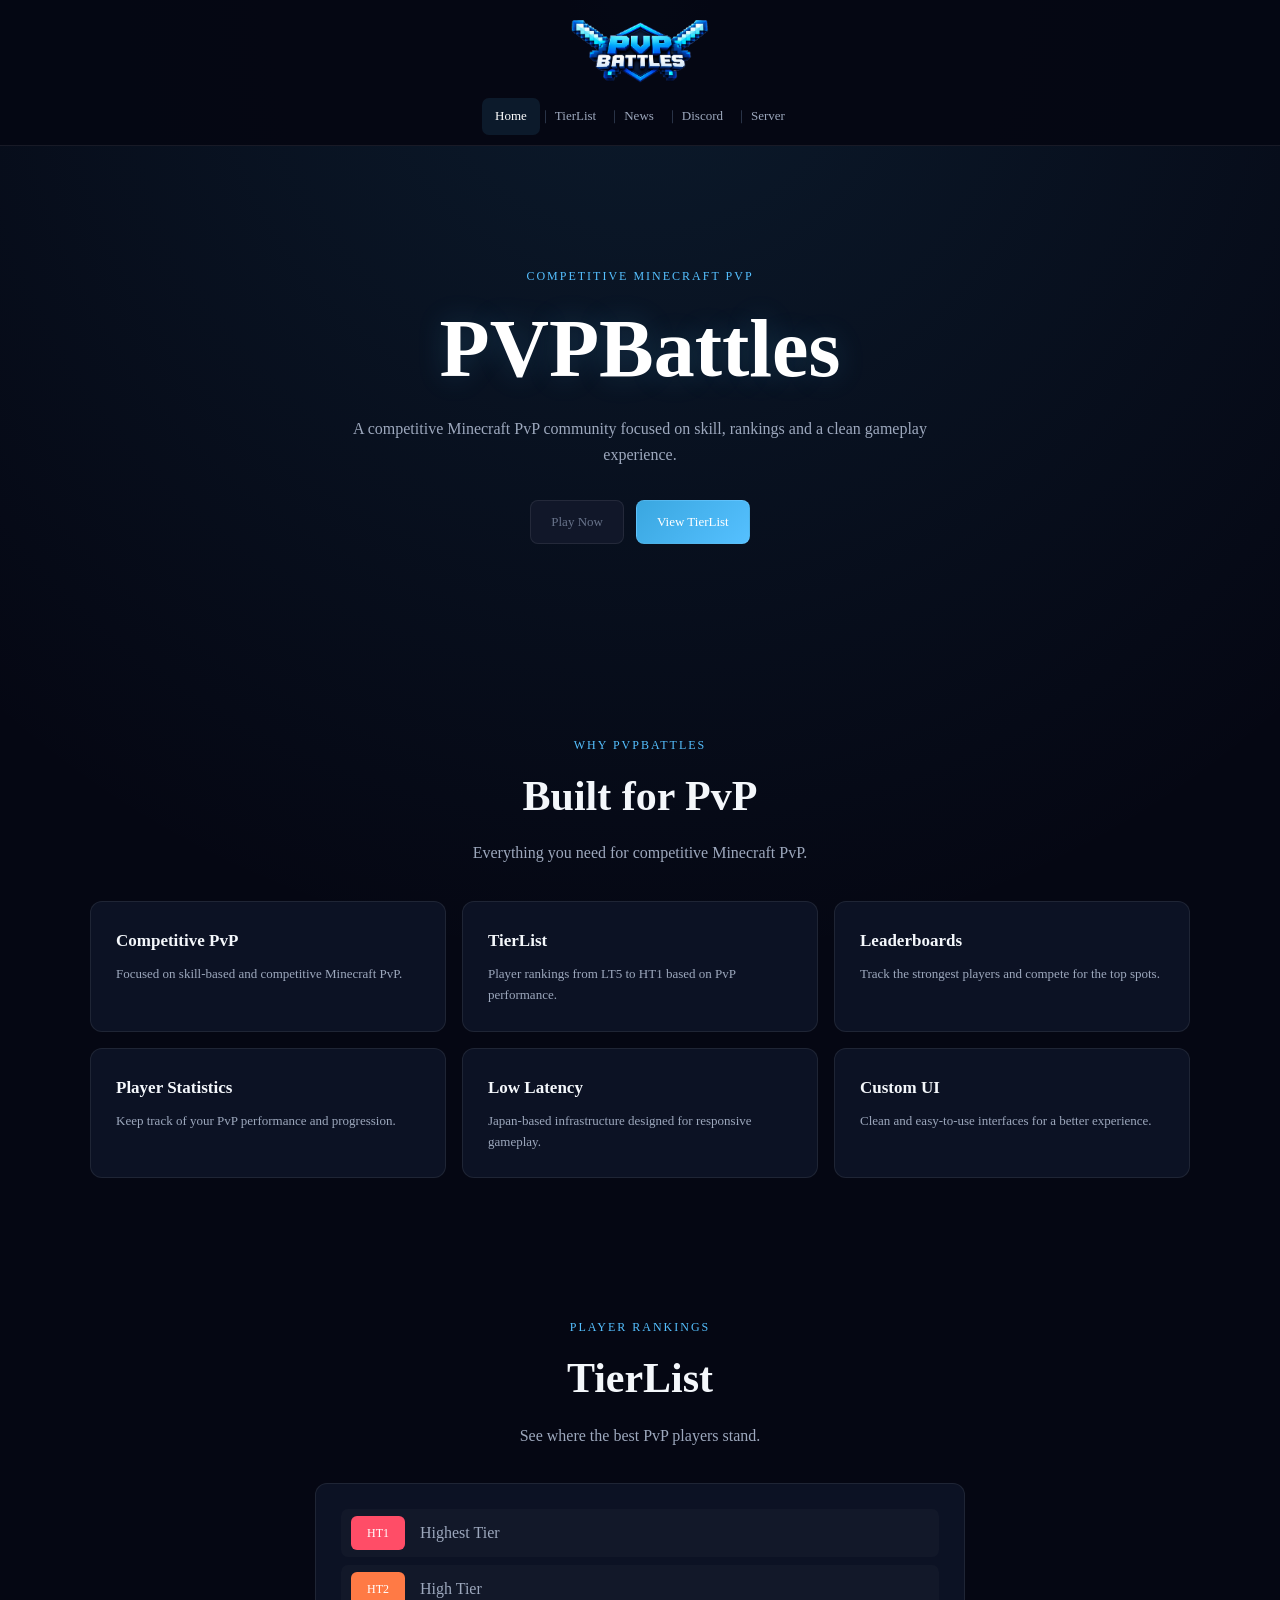
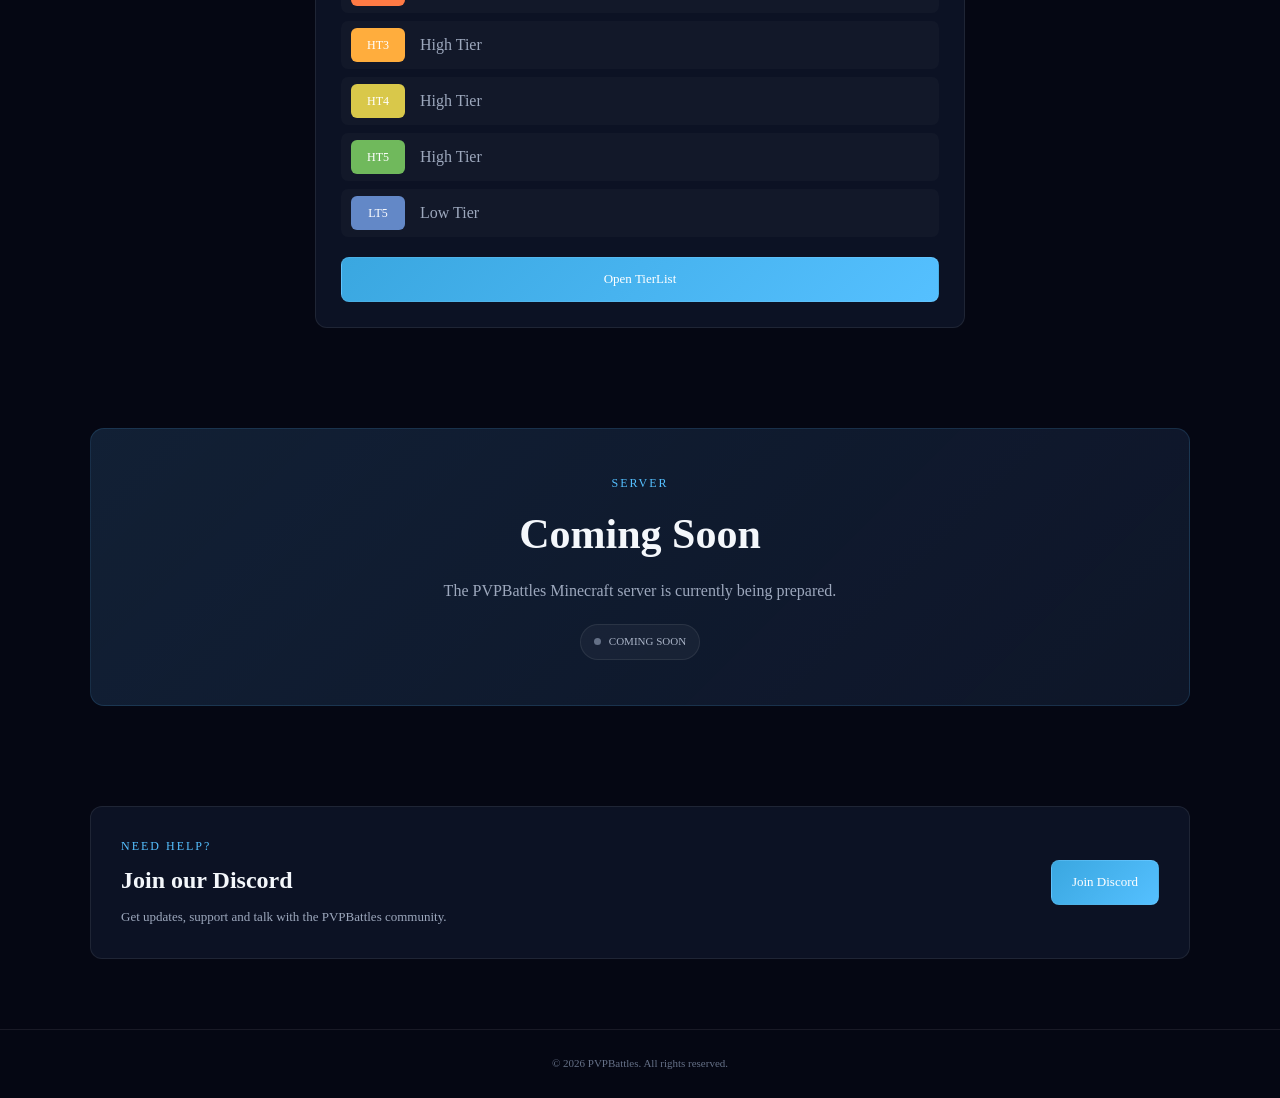
==== commit b7a1beb2: "Update index.html" ====
--- a/index.html
+++ b/index.html
@@ -1,18 +1,18 @@
 <!DOCTYPE html>
-<html lang="ja">
+<html lang="en">
 <head>
     <meta charset="UTF-8">
-    <meta name="viewport" content="width=device-width, initial-scale=1.0">
-    <meta http-equiv="refresh" content="0; url=/home/">
+    <meta
+        name="viewport"
+        content="width=device-width, initial-scale=1.0"
+    >
+    <meta http-equiv="refresh" content="0; url=./home/">
     <title>PVPBattles</title>
 </head>
 <body>
-    <script>
-        window.location.replace("/home/");
-    </script>
-
-    <noscript>
-        <a href="/home/">PVPBattles Home</a>
-    </noscript>
+    <p>
+        Redirecting to
+        <a href="./home/">PVPBattles Home</a>...
+    </p>
 </body>
 </html>
